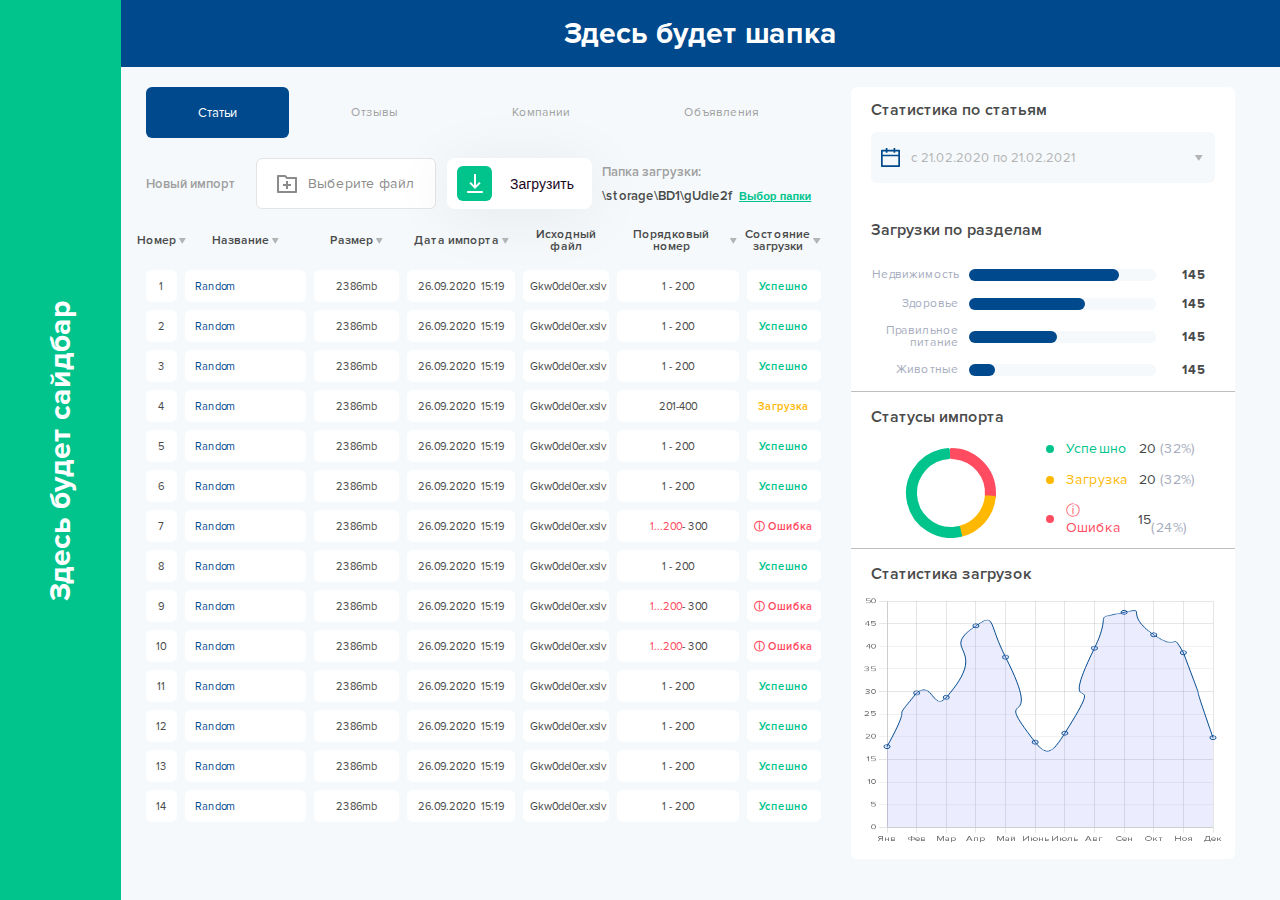
==== index2.html @ c39ac7b4 "first commit" ====
<!DOCTYPE html>
<html lang="en">

<head>
    <meta charset="UTF-8">
    <meta http-equiv="X-UA-Compatible" content="IE=edge">
    <meta name="viewport" content="width=device-width, initial-scale=1.0">
    <title>Импорт в БД</title>
    <link rel="stylesheet" href="css/nice-select.css">
    <link rel="stylesheet" href="css/datepicker.css">
    <link rel="stylesheet" href="https://cdn.jsdelivr.net/npm/bootstrap@4.6.0/dist/css/bootstrap.min.css" integrity="sha384-B0vP5xmATw1+K9KRQjQERJvTumQW0nPEzvF6L/Z6nronJ3oUOFUFpCjEUQouq2+l" crossorigin="anonymous">
    <link rel="stylesheet" href="css/style.css">
    <link rel="stylesheet" href="css/jqplot.css">
</head>

<body>
    <div class="wrapper">
        <aside class='removed-sidebar'>
            <span>Здесь будет сайдбар</span>
        </aside>
        <main>
            <header class='removed-header'>Здесь будет шапка</header>
            <div class="content">
                <div class="content__left">
                    <div class="content-tabs tabs">
                        <div class="tab tab--active">Статьи</div>
                        <div class="tab">Отзывы</div>
                        <div class="tab">Компании</div>
                        <div class="tab">Объявления</div>
                    </div>
                    <div class="content-import">
                        <div class="content-import__new">
                            <div class="content-import__new-title">Новый импорт</div>
                            <div class="content-import__new-input">
                                <input type="file" name="import-file" id="import-file">
                                <label for="import-file">
                                    <svg width="20" height="18" viewBox="0 0 20 18" fill="none" xmlns="http://www.w3.org/2000/svg">
                                        <path d="M10.414 2H19C19.2652 2 19.5196 2.10536 19.7071 2.29289C19.8946 2.48043 20 2.73478 20 3V17C20 17.2652 19.8946 17.5196 19.7071 17.7071C19.5196 17.8946 19.2652 18 19 18H1C0.734784 18 0.48043 17.8946 0.292893 17.7071C0.105357 17.5196 0 17.2652 0 17V1C0 0.734784 0.105357 0.48043 0.292893 0.292893C0.48043 0.105357 0.734784 0 1 0H8.414L10.414 2ZM2 2V16H18V4H9.586L7.586 2H2ZM9 9V6H11V9H14V11H11V14H9V11H6V9H9Z" fill="#8B8B8B"/>
                                    </svg>
                                    <span>Выберите файл</span>
                                </label>
                            </div>
                            <button class="add-btn custom-btn">
                                <i>
                                    <svg width="16" height="19" viewBox="0 0 16 19" fill="none" xmlns="http://www.w3.org/2000/svg">
                                        <path fill-rule="evenodd" clip-rule="evenodd" d="M1 17H15C15.2652 17 15.5196 17.1054 15.7071 17.2929C15.8946 17.4804 16 17.7348 16 18C16 18.2652 15.8946 18.5196 15.7071 18.7071C15.5196 18.8946 15.2652 19 15 19H1C0.734784 19 0.48043 18.8946 0.292893 18.7071C0.105357 18.5196 0 18.2652 0 18C0 17.7348 0.105357 17.4804 0.292893 17.2929C0.48043 17.1054 0.734784 17 1 17ZM9 11.175L12.243 7.933L13.657 9.347L8 15.004L2.343 9.347L3.757 7.933L7 11.175V0H9V11.175Z" fill="white"/>
                                    </svg>
                                        
                                </i>
                                <span>Загрузить</span>
                            </button>
                        </div>
                        <div class="content-import__folder">
                            <p>
                                <span>Папка загрузки:</span>
                                <strong>\storage\BD1\gUdie2f</strong>
                            </p>
                            <button>Выбор папки</button>
                        </div>
                    </div>
                    <div class="table">
                        <div class="table__head">
                            <div class="table__head-title">
                                <span>Номер</span>
                                <img src="img/select-arrow.svg"></img>
                            </div>
                            <div class="table__head-title">
                                <span>Название</span>
                                <img src="img/select-arrow.svg"></img>
                            </div>
                            <div class="table__head-title">
                                <span>Размер</span>
                                <img src="img/select-arrow.svg"></img>
                            </div>
                            <div class="table__head-title">
                                <span>Дата импорта</span>
                                <img src="img/select-arrow.svg"></img>
                            </div>
                            <div class="table__head-title">
                                <span>Исходный файл</span>
                            </div>
                            <div class="table__head-title">
                                <span>Порядковый номер</span>
                                <img src="img/select-arrow.svg"></img>
                            </div>
                            <div class="table__head-title">
                                <span>Состояние<br>
                                    загрузки  </span>
                                <img src="img/select-arrow.svg"></img>
                            </div>
                        </div>
                        <div class="table__row">
                            <div>
                                1
                            </div>
                            <div>Random</div>
                            <div>2386mb</div>
                            <div>26.09.2020&#160; 15:19</div>
                            <div>
                                <svg width="12" height="15" viewBox="0 0 12 15" fill="none" xmlns="http://www.w3.org/2000/svg">
                                    <path d="M10.872 3.51547L7.50363 0.14713C7.40972 0.0532173 7.28293 0 7.14989 0H0.500868C0.223825 0 0 0.223825 0 0.500868V13.5234C0 13.8005 0.223825 14.0243 0.500868 14.0243H10.5182C10.7953 14.0243 11.0191 13.8005 11.0191 13.5234V3.87077C11.0191 3.73773 10.9659 3.60938 10.872 3.51547ZM9.86397 4.10086H6.91824V1.15513L9.86397 4.10086ZM9.89214 12.8974H1.12695V1.12695H5.8539V4.50781C5.8539 4.68216 5.92316 4.84937 6.04644 4.97266C6.16972 5.09594 6.33693 5.1652 6.51128 5.1652H9.89214V12.8974ZM5.38433 8.67128H2.50434C2.43547 8.67128 2.37912 8.72762 2.37912 8.79649V9.5478C2.37912 9.61667 2.43547 9.67301 2.50434 9.67301H5.38433C5.4532 9.67301 5.50955 9.61667 5.50955 9.5478V8.79649C5.50955 8.72762 5.4532 8.67128 5.38433 8.67128ZM2.37912 6.66781V7.41911C2.37912 7.48798 2.43547 7.54432 2.50434 7.54432H8.51476C8.58363 7.54432 8.63997 7.48798 8.63997 7.41911V6.66781C8.63997 6.59894 8.58363 6.54259 8.51476 6.54259H2.50434C2.43547 6.54259 2.37912 6.59894 2.37912 6.66781Z" fill="#8B8B8B"/>
                                </svg> &#160;
                                <span>Gkw0del0er.xslv</span>
                            </div>
                            <div>1 - 200</div>
                            <div>
                                <span class="table__success">Успешно</span>
                            </div>
                        </div>
                        <div class="table__row">
                            <div>
                                2
                            </div>
                            <div>Random</div>
                            <div>2386mb</div>
                            <div>26.09.2020&#160; 15:19</div>
                            <div>
                                <svg width="12" height="15" viewBox="0 0 12 15" fill="none" xmlns="http://www.w3.org/2000/svg">
                                    <path d="M10.872 3.51547L7.50363 0.14713C7.40972 0.0532173 7.28293 0 7.14989 0H0.500868C0.223825 0 0 0.223825 0 0.500868V13.5234C0 13.8005 0.223825 14.0243 0.500868 14.0243H10.5182C10.7953 14.0243 11.0191 13.8005 11.0191 13.5234V3.87077C11.0191 3.73773 10.9659 3.60938 10.872 3.51547ZM9.86397 4.10086H6.91824V1.15513L9.86397 4.10086ZM9.89214 12.8974H1.12695V1.12695H5.8539V4.50781C5.8539 4.68216 5.92316 4.84937 6.04644 4.97266C6.16972 5.09594 6.33693 5.1652 6.51128 5.1652H9.89214V12.8974ZM5.38433 8.67128H2.50434C2.43547 8.67128 2.37912 8.72762 2.37912 8.79649V9.5478C2.37912 9.61667 2.43547 9.67301 2.50434 9.67301H5.38433C5.4532 9.67301 5.50955 9.61667 5.50955 9.5478V8.79649C5.50955 8.72762 5.4532 8.67128 5.38433 8.67128ZM2.37912 6.66781V7.41911C2.37912 7.48798 2.43547 7.54432 2.50434 7.54432H8.51476C8.58363 7.54432 8.63997 7.48798 8.63997 7.41911V6.66781C8.63997 6.59894 8.58363 6.54259 8.51476 6.54259H2.50434C2.43547 6.54259 2.37912 6.59894 2.37912 6.66781Z" fill="#8B8B8B"/>
                                </svg> &#160;
                                <span>Gkw0del0er.xslv</span>
                            </div>
                            <div>1 - 200</div>
                            <div>
                                <span class="table__success">Успешно</span>
                            </div>
                        </div>
                        <div class="table__row">
                            <div>3</div>
                            <div>Random</div>
                            <div>2386mb</div>
                            <div>26.09.2020&#160; 15:19</div>
                            <div>
                                <svg width="12" height="15" viewBox="0 0 12 15" fill="none" xmlns="http://www.w3.org/2000/svg">
                                    <path d="M10.872 3.51547L7.50363 0.14713C7.40972 0.0532173 7.28293 0 7.14989 0H0.500868C0.223825 0 0 0.223825 0 0.500868V13.5234C0 13.8005 0.223825 14.0243 0.500868 14.0243H10.5182C10.7953 14.0243 11.0191 13.8005 11.0191 13.5234V3.87077C11.0191 3.73773 10.9659 3.60938 10.872 3.51547ZM9.86397 4.10086H6.91824V1.15513L9.86397 4.10086ZM9.89214 12.8974H1.12695V1.12695H5.8539V4.50781C5.8539 4.68216 5.92316 4.84937 6.04644 4.97266C6.16972 5.09594 6.33693 5.1652 6.51128 5.1652H9.89214V12.8974ZM5.38433 8.67128H2.50434C2.43547 8.67128 2.37912 8.72762 2.37912 8.79649V9.5478C2.37912 9.61667 2.43547 9.67301 2.50434 9.67301H5.38433C5.4532 9.67301 5.50955 9.61667 5.50955 9.5478V8.79649C5.50955 8.72762 5.4532 8.67128 5.38433 8.67128ZM2.37912 6.66781V7.41911C2.37912 7.48798 2.43547 7.54432 2.50434 7.54432H8.51476C8.58363 7.54432 8.63997 7.48798 8.63997 7.41911V6.66781C8.63997 6.59894 8.58363 6.54259 8.51476 6.54259H2.50434C2.43547 6.54259 2.37912 6.59894 2.37912 6.66781Z" fill="#8B8B8B"/>
                                </svg> &#160;
                                <span>Gkw0del0er.xslv</span>
                            </div>
                            <div>1 - 200</div>
                            <div>
                                <span class="table__success">Успешно</span>
                            </div>
                        </div>
                        <div class="table__row">
                            <div>4</div>
                            <div>Random</div>
                            <div>2386mb</div>
                            <div>26.09.2020&#160; 15:19</div>
                            <div>
                                <svg width="12" height="15" viewBox="0 0 12 15" fill="none" xmlns="http://www.w3.org/2000/svg">
                                    <path d="M10.872 3.51547L7.50363 0.14713C7.40972 0.0532173 7.28293 0 7.14989 0H0.500868C0.223825 0 0 0.223825 0 0.500868V13.5234C0 13.8005 0.223825 14.0243 0.500868 14.0243H10.5182C10.7953 14.0243 11.0191 13.8005 11.0191 13.5234V3.87077C11.0191 3.73773 10.9659 3.60938 10.872 3.51547ZM9.86397 4.10086H6.91824V1.15513L9.86397 4.10086ZM9.89214 12.8974H1.12695V1.12695H5.8539V4.50781C5.8539 4.68216 5.92316 4.84937 6.04644 4.97266C6.16972 5.09594 6.33693 5.1652 6.51128 5.1652H9.89214V12.8974ZM5.38433 8.67128H2.50434C2.43547 8.67128 2.37912 8.72762 2.37912 8.79649V9.5478C2.37912 9.61667 2.43547 9.67301 2.50434 9.67301H5.38433C5.4532 9.67301 5.50955 9.61667 5.50955 9.5478V8.79649C5.50955 8.72762 5.4532 8.67128 5.38433 8.67128ZM2.37912 6.66781V7.41911C2.37912 7.48798 2.43547 7.54432 2.50434 7.54432H8.51476C8.58363 7.54432 8.63997 7.48798 8.63997 7.41911V6.66781C8.63997 6.59894 8.58363 6.54259 8.51476 6.54259H2.50434C2.43547 6.54259 2.37912 6.59894 2.37912 6.66781Z" fill="#8B8B8B"/>
                                </svg> &#160;
                                <span>Gkw0del0er.xslv</span>
                            </div>
                            <div>201-400</div>
                            <div>
                                <span class="table__warning">Загрузка</span>
                            </div>
                        </div>
                        <div class="table__row">
                            <div>5</div>
                            <div>Random</div>
                            <div>2386mb</div>
                            <div>26.09.2020&#160; 15:19</div>
                            <div>
                                <svg width="12" height="15" viewBox="0 0 12 15" fill="none" xmlns="http://www.w3.org/2000/svg">
                                    <path d="M10.872 3.51547L7.50363 0.14713C7.40972 0.0532173 7.28293 0 7.14989 0H0.500868C0.223825 0 0 0.223825 0 0.500868V13.5234C0 13.8005 0.223825 14.0243 0.500868 14.0243H10.5182C10.7953 14.0243 11.0191 13.8005 11.0191 13.5234V3.87077C11.0191 3.73773 10.9659 3.60938 10.872 3.51547ZM9.86397 4.10086H6.91824V1.15513L9.86397 4.10086ZM9.89214 12.8974H1.12695V1.12695H5.8539V4.50781C5.8539 4.68216 5.92316 4.84937 6.04644 4.97266C6.16972 5.09594 6.33693 5.1652 6.51128 5.1652H9.89214V12.8974ZM5.38433 8.67128H2.50434C2.43547 8.67128 2.37912 8.72762 2.37912 8.79649V9.5478C2.37912 9.61667 2.43547 9.67301 2.50434 9.67301H5.38433C5.4532 9.67301 5.50955 9.61667 5.50955 9.5478V8.79649C5.50955 8.72762 5.4532 8.67128 5.38433 8.67128ZM2.37912 6.66781V7.41911C2.37912 7.48798 2.43547 7.54432 2.50434 7.54432H8.51476C8.58363 7.54432 8.63997 7.48798 8.63997 7.41911V6.66781C8.63997 6.59894 8.58363 6.54259 8.51476 6.54259H2.50434C2.43547 6.54259 2.37912 6.59894 2.37912 6.66781Z" fill="#8B8B8B"/>
                                </svg> &#160;
                                <span>Gkw0del0er.xslv</span>
                            </div>
                            <div>1 - 200</div>
                            <div>
                                <span class="table__success">Успешно</span>
                            </div>
                        </div>
                        <div class="table__row">
                            <div>6</div>
                            <div>Random</div>
                            <div>2386mb</div>
                            <div>26.09.2020&#160; 15:19</div>
                            <div>
                                <svg width="12" height="15" viewBox="0 0 12 15" fill="none" xmlns="http://www.w3.org/2000/svg">
                                    <path d="M10.872 3.51547L7.50363 0.14713C7.40972 0.0532173 7.28293 0 7.14989 0H0.500868C0.223825 0 0 0.223825 0 0.500868V13.5234C0 13.8005 0.223825 14.0243 0.500868 14.0243H10.5182C10.7953 14.0243 11.0191 13.8005 11.0191 13.5234V3.87077C11.0191 3.73773 10.9659 3.60938 10.872 3.51547ZM9.86397 4.10086H6.91824V1.15513L9.86397 4.10086ZM9.89214 12.8974H1.12695V1.12695H5.8539V4.50781C5.8539 4.68216 5.92316 4.84937 6.04644 4.97266C6.16972 5.09594 6.33693 5.1652 6.51128 5.1652H9.89214V12.8974ZM5.38433 8.67128H2.50434C2.43547 8.67128 2.37912 8.72762 2.37912 8.79649V9.5478C2.37912 9.61667 2.43547 9.67301 2.50434 9.67301H5.38433C5.4532 9.67301 5.50955 9.61667 5.50955 9.5478V8.79649C5.50955 8.72762 5.4532 8.67128 5.38433 8.67128ZM2.37912 6.66781V7.41911C2.37912 7.48798 2.43547 7.54432 2.50434 7.54432H8.51476C8.58363 7.54432 8.63997 7.48798 8.63997 7.41911V6.66781C8.63997 6.59894 8.58363 6.54259 8.51476 6.54259H2.50434C2.43547 6.54259 2.37912 6.59894 2.37912 6.66781Z" fill="#8B8B8B"/>
                                </svg> &#160;
                                <span>Gkw0del0er.xslv</span>
                            </div>
                            <div>1 - 200</div>
                            <div>
                                <span class="table__success">Успешно</span>
                            </div>
                        </div>
                        <div class="table__row">
                            <div>7</div>
                            <div>Random</div>
                            <div>2386mb</div>
                            <div>26.09.2020&#160; 15:19</div>
                            <div>
                                <svg width="12" height="15" viewBox="0 0 12 15" fill="none" xmlns="http://www.w3.org/2000/svg">
                                    <path d="M10.872 3.51547L7.50363 0.14713C7.40972 0.0532173 7.28293 0 7.14989 0H0.500868C0.223825 0 0 0.223825 0 0.500868V13.5234C0 13.8005 0.223825 14.0243 0.500868 14.0243H10.5182C10.7953 14.0243 11.0191 13.8005 11.0191 13.5234V3.87077C11.0191 3.73773 10.9659 3.60938 10.872 3.51547ZM9.86397 4.10086H6.91824V1.15513L9.86397 4.10086ZM9.89214 12.8974H1.12695V1.12695H5.8539V4.50781C5.8539 4.68216 5.92316 4.84937 6.04644 4.97266C6.16972 5.09594 6.33693 5.1652 6.51128 5.1652H9.89214V12.8974ZM5.38433 8.67128H2.50434C2.43547 8.67128 2.37912 8.72762 2.37912 8.79649V9.5478C2.37912 9.61667 2.43547 9.67301 2.50434 9.67301H5.38433C5.4532 9.67301 5.50955 9.61667 5.50955 9.5478V8.79649C5.50955 8.72762 5.4532 8.67128 5.38433 8.67128ZM2.37912 6.66781V7.41911C2.37912 7.48798 2.43547 7.54432 2.50434 7.54432H8.51476C8.58363 7.54432 8.63997 7.48798 8.63997 7.41911V6.66781C8.63997 6.59894 8.58363 6.54259 8.51476 6.54259H2.50434C2.43547 6.54259 2.37912 6.59894 2.37912 6.66781Z" fill="#8B8B8B"/>
                                </svg> &#160;
                                <span>Gkw0del0er.xslv</span>
                            </div>
                            <div><span>1...200</span> - 300</div>
                            <div>
                                <span class="table__danger">ⓘ Ошибка</span>
                            </div>
                        </div>
                        <div class="table__row">
                            <div>8</div>
                            <div>Random</div>
                            <div>2386mb</div>
                            <div>26.09.2020&#160; 15:19</div>
                            <div>
                                <svg width="12" height="15" viewBox="0 0 12 15" fill="none" xmlns="http://www.w3.org/2000/svg">
                                    <path d="M10.872 3.51547L7.50363 0.14713C7.40972 0.0532173 7.28293 0 7.14989 0H0.500868C0.223825 0 0 0.223825 0 0.500868V13.5234C0 13.8005 0.223825 14.0243 0.500868 14.0243H10.5182C10.7953 14.0243 11.0191 13.8005 11.0191 13.5234V3.87077C11.0191 3.73773 10.9659 3.60938 10.872 3.51547ZM9.86397 4.10086H6.91824V1.15513L9.86397 4.10086ZM9.89214 12.8974H1.12695V1.12695H5.8539V4.50781C5.8539 4.68216 5.92316 4.84937 6.04644 4.97266C6.16972 5.09594 6.33693 5.1652 6.51128 5.1652H9.89214V12.8974ZM5.38433 8.67128H2.50434C2.43547 8.67128 2.37912 8.72762 2.37912 8.79649V9.5478C2.37912 9.61667 2.43547 9.67301 2.50434 9.67301H5.38433C5.4532 9.67301 5.50955 9.61667 5.50955 9.5478V8.79649C5.50955 8.72762 5.4532 8.67128 5.38433 8.67128ZM2.37912 6.66781V7.41911C2.37912 7.48798 2.43547 7.54432 2.50434 7.54432H8.51476C8.58363 7.54432 8.63997 7.48798 8.63997 7.41911V6.66781C8.63997 6.59894 8.58363 6.54259 8.51476 6.54259H2.50434C2.43547 6.54259 2.37912 6.59894 2.37912 6.66781Z" fill="#8B8B8B"/>
                                </svg> &#160;
                                <span>Gkw0del0er.xslv</span>
                            </div>
                            <div>1 - 200</div>
                            <div>
                                <span class="table__success">Успешно</span>
                            </div>
                        </div>
                        <div class="table__row">
                            <div>9</div>
                            <div>Random</div>
                            <div>2386mb</div>
                            <div>26.09.2020&#160; 15:19</div>
                            <div>
                                <svg width="12" height="15" viewBox="0 0 12 15" fill="none" xmlns="http://www.w3.org/2000/svg">
                                    <path d="M10.872 3.51547L7.50363 0.14713C7.40972 0.0532173 7.28293 0 7.14989 0H0.500868C0.223825 0 0 0.223825 0 0.500868V13.5234C0 13.8005 0.223825 14.0243 0.500868 14.0243H10.5182C10.7953 14.0243 11.0191 13.8005 11.0191 13.5234V3.87077C11.0191 3.73773 10.9659 3.60938 10.872 3.51547ZM9.86397 4.10086H6.91824V1.15513L9.86397 4.10086ZM9.89214 12.8974H1.12695V1.12695H5.8539V4.50781C5.8539 4.68216 5.92316 4.84937 6.04644 4.97266C6.16972 5.09594 6.33693 5.1652 6.51128 5.1652H9.89214V12.8974ZM5.38433 8.67128H2.50434C2.43547 8.67128 2.37912 8.72762 2.37912 8.79649V9.5478C2.37912 9.61667 2.43547 9.67301 2.50434 9.67301H5.38433C5.4532 9.67301 5.50955 9.61667 5.50955 9.5478V8.79649C5.50955 8.72762 5.4532 8.67128 5.38433 8.67128ZM2.37912 6.66781V7.41911C2.37912 7.48798 2.43547 7.54432 2.50434 7.54432H8.51476C8.58363 7.54432 8.63997 7.48798 8.63997 7.41911V6.66781C8.63997 6.59894 8.58363 6.54259 8.51476 6.54259H2.50434C2.43547 6.54259 2.37912 6.59894 2.37912 6.66781Z" fill="#8B8B8B"/>
                                </svg> &#160;
                                <span>Gkw0del0er.xslv</span>
                            </div>
                            <div><span>1...200</span> - 300</div>
                            <div>
                                <span class="table__danger">ⓘ Ошибка</span>
                            </div>
                        </div>
                        <div class="table__row">
                            <div>10</div>
                            <div>Random</div>
                            <div>2386mb</div>
                            <div>26.09.2020&#160; 15:19</div>
                            <div>
                                <svg width="12" height="15" viewBox="0 0 12 15" fill="none" xmlns="http://www.w3.org/2000/svg">
                                    <path d="M10.872 3.51547L7.50363 0.14713C7.40972 0.0532173 7.28293 0 7.14989 0H0.500868C0.223825 0 0 0.223825 0 0.500868V13.5234C0 13.8005 0.223825 14.0243 0.500868 14.0243H10.5182C10.7953 14.0243 11.0191 13.8005 11.0191 13.5234V3.87077C11.0191 3.73773 10.9659 3.60938 10.872 3.51547ZM9.86397 4.10086H6.91824V1.15513L9.86397 4.10086ZM9.89214 12.8974H1.12695V1.12695H5.8539V4.50781C5.8539 4.68216 5.92316 4.84937 6.04644 4.97266C6.16972 5.09594 6.33693 5.1652 6.51128 5.1652H9.89214V12.8974ZM5.38433 8.67128H2.50434C2.43547 8.67128 2.37912 8.72762 2.37912 8.79649V9.5478C2.37912 9.61667 2.43547 9.67301 2.50434 9.67301H5.38433C5.4532 9.67301 5.50955 9.61667 5.50955 9.5478V8.79649C5.50955 8.72762 5.4532 8.67128 5.38433 8.67128ZM2.37912 6.66781V7.41911C2.37912 7.48798 2.43547 7.54432 2.50434 7.54432H8.51476C8.58363 7.54432 8.63997 7.48798 8.63997 7.41911V6.66781C8.63997 6.59894 8.58363 6.54259 8.51476 6.54259H2.50434C2.43547 6.54259 2.37912 6.59894 2.37912 6.66781Z" fill="#8B8B8B"/>
                                </svg> &#160;
                                <span>Gkw0del0er.xslv</span>
                            </div>
                            <div><span>1...200</span> - 300</div>
                            <div>
                                <span class="table__danger">ⓘ Ошибка</span>
                            </div>
                        </div>
                        <div class="table__row">
                            <div>11</div>
                            <div>Random</div>
                            <div>2386mb</div>
                            <div>26.09.2020&#160; 15:19</div>
                            <div>
                                <svg width="12" height="15" viewBox="0 0 12 15" fill="none" xmlns="http://www.w3.org/2000/svg">
                                    <path d="M10.872 3.51547L7.50363 0.14713C7.40972 0.0532173 7.28293 0 7.14989 0H0.500868C0.223825 0 0 0.223825 0 0.500868V13.5234C0 13.8005 0.223825 14.0243 0.500868 14.0243H10.5182C10.7953 14.0243 11.0191 13.8005 11.0191 13.5234V3.87077C11.0191 3.73773 10.9659 3.60938 10.872 3.51547ZM9.86397 4.10086H6.91824V1.15513L9.86397 4.10086ZM9.89214 12.8974H1.12695V1.12695H5.8539V4.50781C5.8539 4.68216 5.92316 4.84937 6.04644 4.97266C6.16972 5.09594 6.33693 5.1652 6.51128 5.1652H9.89214V12.8974ZM5.38433 8.67128H2.50434C2.43547 8.67128 2.37912 8.72762 2.37912 8.79649V9.5478C2.37912 9.61667 2.43547 9.67301 2.50434 9.67301H5.38433C5.4532 9.67301 5.50955 9.61667 5.50955 9.5478V8.79649C5.50955 8.72762 5.4532 8.67128 5.38433 8.67128ZM2.37912 6.66781V7.41911C2.37912 7.48798 2.43547 7.54432 2.50434 7.54432H8.51476C8.58363 7.54432 8.63997 7.48798 8.63997 7.41911V6.66781C8.63997 6.59894 8.58363 6.54259 8.51476 6.54259H2.50434C2.43547 6.54259 2.37912 6.59894 2.37912 6.66781Z" fill="#8B8B8B"/>
                                </svg> &#160;
                                <span>Gkw0del0er.xslv</span>
                            </div>
                            <div>1 - 200</div>
                            <div>
                                <span class="table__success">Успешно</span>
                            </div>
                        </div>
                        <div class="table__row">
                            <div>12</div>
                            <div>Random</div>
                            <div>2386mb</div>
                            <div>26.09.2020&#160; 15:19</div>
                            <div>
                                <svg width="12" height="15" viewBox="0 0 12 15" fill="none" xmlns="http://www.w3.org/2000/svg">
                                    <path d="M10.872 3.51547L7.50363 0.14713C7.40972 0.0532173 7.28293 0 7.14989 0H0.500868C0.223825 0 0 0.223825 0 0.500868V13.5234C0 13.8005 0.223825 14.0243 0.500868 14.0243H10.5182C10.7953 14.0243 11.0191 13.8005 11.0191 13.5234V3.87077C11.0191 3.73773 10.9659 3.60938 10.872 3.51547ZM9.86397 4.10086H6.91824V1.15513L9.86397 4.10086ZM9.89214 12.8974H1.12695V1.12695H5.8539V4.50781C5.8539 4.68216 5.92316 4.84937 6.04644 4.97266C6.16972 5.09594 6.33693 5.1652 6.51128 5.1652H9.89214V12.8974ZM5.38433 8.67128H2.50434C2.43547 8.67128 2.37912 8.72762 2.37912 8.79649V9.5478C2.37912 9.61667 2.43547 9.67301 2.50434 9.67301H5.38433C5.4532 9.67301 5.50955 9.61667 5.50955 9.5478V8.79649C5.50955 8.72762 5.4532 8.67128 5.38433 8.67128ZM2.37912 6.66781V7.41911C2.37912 7.48798 2.43547 7.54432 2.50434 7.54432H8.51476C8.58363 7.54432 8.63997 7.48798 8.63997 7.41911V6.66781C8.63997 6.59894 8.58363 6.54259 8.51476 6.54259H2.50434C2.43547 6.54259 2.37912 6.59894 2.37912 6.66781Z" fill="#8B8B8B"/>
                                </svg> &#160;
                                <span>Gkw0del0er.xslv</span>
                            </div>
                            <div>1 - 200</div>
                            <div>
                                <span class="table__success">Успешно</span>
                            </div>
                        </div>
                        <div class="table__row">
                            <div>13</div>
                            <div>Random</div>
                            <div>2386mb</div>
                            <div>26.09.2020&#160; 15:19</div>
                            <div>
                                <svg width="12" height="15" viewBox="0 0 12 15" fill="none" xmlns="http://www.w3.org/2000/svg">
                                    <path d="M10.872 3.51547L7.50363 0.14713C7.40972 0.0532173 7.28293 0 7.14989 0H0.500868C0.223825 0 0 0.223825 0 0.500868V13.5234C0 13.8005 0.223825 14.0243 0.500868 14.0243H10.5182C10.7953 14.0243 11.0191 13.8005 11.0191 13.5234V3.87077C11.0191 3.73773 10.9659 3.60938 10.872 3.51547ZM9.86397 4.10086H6.91824V1.15513L9.86397 4.10086ZM9.89214 12.8974H1.12695V1.12695H5.8539V4.50781C5.8539 4.68216 5.92316 4.84937 6.04644 4.97266C6.16972 5.09594 6.33693 5.1652 6.51128 5.1652H9.89214V12.8974ZM5.38433 8.67128H2.50434C2.43547 8.67128 2.37912 8.72762 2.37912 8.79649V9.5478C2.37912 9.61667 2.43547 9.67301 2.50434 9.67301H5.38433C5.4532 9.67301 5.50955 9.61667 5.50955 9.5478V8.79649C5.50955 8.72762 5.4532 8.67128 5.38433 8.67128ZM2.37912 6.66781V7.41911C2.37912 7.48798 2.43547 7.54432 2.50434 7.54432H8.51476C8.58363 7.54432 8.63997 7.48798 8.63997 7.41911V6.66781C8.63997 6.59894 8.58363 6.54259 8.51476 6.54259H2.50434C2.43547 6.54259 2.37912 6.59894 2.37912 6.66781Z" fill="#8B8B8B"/>
                                </svg> &#160;
                                <span>Gkw0del0er.xslv</span>
                            </div>
                            <div>1 - 200</div>
                            <div>
                                <span class="table__success">Успешно</span>
                            </div>
                        </div>
                        <div class="table__row">
                            <div>14</div>
                            <div>Random</div>
                            <div>2386mb</div>
                            <div>26.09.2020&#160; 15:19</div>
                            <div>
                                <svg width="12" height="15" viewBox="0 0 12 15" fill="none" xmlns="http://www.w3.org/2000/svg">
                                    <path d="M10.872 3.51547L7.50363 0.14713C7.40972 0.0532173 7.28293 0 7.14989 0H0.500868C0.223825 0 0 0.223825 0 0.500868V13.5234C0 13.8005 0.223825 14.0243 0.500868 14.0243H10.5182C10.7953 14.0243 11.0191 13.8005 11.0191 13.5234V3.87077C11.0191 3.73773 10.9659 3.60938 10.872 3.51547ZM9.86397 4.10086H6.91824V1.15513L9.86397 4.10086ZM9.89214 12.8974H1.12695V1.12695H5.8539V4.50781C5.8539 4.68216 5.92316 4.84937 6.04644 4.97266C6.16972 5.09594 6.33693 5.1652 6.51128 5.1652H9.89214V12.8974ZM5.38433 8.67128H2.50434C2.43547 8.67128 2.37912 8.72762 2.37912 8.79649V9.5478C2.37912 9.61667 2.43547 9.67301 2.50434 9.67301H5.38433C5.4532 9.67301 5.50955 9.61667 5.50955 9.5478V8.79649C5.50955 8.72762 5.4532 8.67128 5.38433 8.67128ZM2.37912 6.66781V7.41911C2.37912 7.48798 2.43547 7.54432 2.50434 7.54432H8.51476C8.58363 7.54432 8.63997 7.48798 8.63997 7.41911V6.66781C8.63997 6.59894 8.58363 6.54259 8.51476 6.54259H2.50434C2.43547 6.54259 2.37912 6.59894 2.37912 6.66781Z" fill="#8B8B8B"/>
                                </svg> &#160;
                                <span>Gkw0del0er.xslv</span>
                            </div>
                            <div>1 - 200</div>
                            <div>
                                <span class="table__success">Успешно</span>
                            </div>
                        </div>
                    </div>
                </div>
                <div class="content__right">
                    <div class="content__right-inner">
                        <p class="content__right-title">Статистика по статьям</p>
                        <div class="datapicker">
                            <div class="datapicker__show">
                                <img src="img/calendar.svg" alt="">
                                <span>с 21.02.2020 </span>&#160;по&#160;
                                <span> 21.02.2021</span>
                            </div>
                            <div class="datapicker__hidden">
                                <div class="datapicker__hidden-nav">
                                    <select class="select select-month">
                                        <option value="Январь">Январь</option>
                                        <option selected value="Февраль">Февраль</option>
                                        <option value="Март">Март</option>
                                        <option value="Апрель">Апрель</option>
                                        <option value="Май">Май</option>
                                        <option value="Июнь">Июнь</option>
                                        <option value="Июль">Июль</option>
                                        <option value="Август">Август</option>
                                        <option value="Сентябрь">Сентябрь</option>
                                        <option value="Октябрь">Октябрь</option>
                                        <option value="Ноябрь">Ноябрь</option>
                                        <option value="Декабрь">Декабрь</option>
                                    </select>
                                    <select class="select select-year">
                                        <option selected value="2020">2020</option>
                                        <option value="2021">2021</option>
                                        <option value="2022">2022</option>
                                        <option value="2023">2023</option>
                                        <option value="2024">2024</option>
                                        <option value="2025">2025</option>
                                        <option value="2026">2026</option>
                                        <option value="2027">2027</option>
                                        <option value="2028">2028</option>
                                        <option value="2029">2029</option>
                                        <option value="2030">2030</option>
                                        <option value="2031">2031</option>
                                        <option value="2032">2032</option>
                                    </select>
                                </div>
                                <div class="datapicker__days-top">
                                    <div>Пн</div>
                                    <div>Вт</div>
                                    <div>Ср</div>
                                    <div>Чт</div>
                                    <div>Пт</div>
                                    <div>Сб</div>
                                    <div>Вс</div>
                                </div>
                                <div class="datapicker__days">
                                    <div class="datapicker__day datapicker__day--disabled">28</div>
                                    <div class="datapicker__day datapicker__day--disabled">29</div>
                                    <div class="datapicker__day datapicker__day--disabled">30</div>
                                    <div class="datapicker__day datapicker__day--disabled">31</div>
                                    <div class="datapicker__day">1</div>
                                    <div class="datapicker__day">2</div>
                                    <div class="datapicker__day datapicker__day--weekend">3</div>
                                    <div class="datapicker__day">4</div>
                                    <div class="datapicker__day">5</div>
                                    <div class="datapicker__day">6</div>
                                    <div class="datapicker__day">7</div>
                                    <div class="datapicker__day">8</div>
                                    <div class="datapicker__day">9</div>
                                    <div class="datapicker__day datapicker__day--weekend">10</div>
                                    <div class="datapicker__day">11</div>
                                    <div class="datapicker__day">12</div>
                                    <div class="datapicker__day">13</div>
                                    <div class="datapicker__day">14</div>
                                    <div class="datapicker__day">15</div>
                                    <div class="datapicker__day">16</div>
                                    <div class="datapicker__day datapicker__day--weekend">17</div>
                                    <div class="datapicker__day">18</div>
                                    <div class="datapicker__day">19</div>
                                    <div class="datapicker__day">20</div>
                                    <div class="datapicker__day datapicker__day--from">21</div>
                                    <div class="datapicker__day">22</div>
                                    <div class="datapicker__day datapicker__day--to">23</div>
                                    <div class="datapicker__day datapicker__day--weekend">24</div>
                                    <div class="datapicker__day">25</div>
                                    <div class="datapicker__day">26</div>
                                    <div class="datapicker__day">27</div>
                                    <div class="datapicker__day">28</div>
                                    <div class="datapicker__day">29</div>
                                    <div class="datapicker__day">30</div>
                                    <div class="datapicker__day datapicker__day--disabled datapicker__day--weekend">1</div>
                                </div>
                            </div>
                        </div>
                        <div class="categories">
                            <p class="categories__title">Загрузки по разделам</p>
                            <div class="categories__item">
                                <span>Недвижимость</span>
                                <progress value="80" max="100"></progress>
                                <div class="categories__item-view">
                                    <strong>145</strong>
                                </div>
                            </div>
                            <div class="categories__item">
                                <span>Здоровье</span>
                                <progress value="62" max="100"></progress>
                                <div class="categories__item-view">
                                    <strong>145</strong>
                                </div>
                            </div>
                            <div class="categories__item">
                                <span>Правильное <br> питание</span>
                                <progress value="47" max="100"></progress>
                                <div class="categories__item-view">
                                    <strong>145</strong>
                                </div>
                            </div>
                            <div class="categories__item">
                                <span>Животные</span>
                                <progress value="14" max="100"></progress>
                                <div class="categories__item-view">
                                    <strong>145</strong>
                                </div>
                            </div>
                        </div>
                        <div class="statistic--2__block">
                            <div class="statistic--2__title">Статусы импорта</div>
                            <div class="statistic statistic--2">
                                <div class="chart-block chart-block--w100">
                                    <canvas width="100%" height="100%" id="myChart2"></canvas>
                                </div>
                                <div class="statistic__block">
                                    <div class="statistic__item statistic__item--green">
                                        <div>
                                            <i></i>
                                            <span>Успешно</span>
                                        </div>
                                        <div>
                                            <strong>20</strong>
                                            <span>&#160;(32%)</span>
                                        </div>
                                    </div>
                                    <div class="statistic__item statistic__item--orange">
                                        <div>
                                            <i></i>
                                            <span>Загрузка</span>
                                        </div>
                                        <div>
                                            <strong>20</strong>
                                            <span> &#160;(32%)</span>
                                        </div>
                                    </div>
                                    <div class="statistic__item statistic__item--red">
                                        <div>
                                            <i></i>
                                            <span>ⓘ Ошибка</span>
                                        </div>
                                        <div>
                                            <strong>15</strong>
                                            <span>&#160; (24%)</span>
                                        </div>
                                    </div>



                                </div>
                            </div>
                        </div>
                        <div class="statistic-view__block">
                            <p class="statistic-view__title">Статистика загрузок</p>
                            <div class="statistic-view">
                                <canvas id="myChart3" width="100%" height="100%"></canvas>
                            </div>
                        </div>
                    </div>
                </div>

            </div>
        </main>
    </div>

    <script src="js/jquery-1.11.3.min.js"></script>
    <script src="js/bootstrap.min.js"></script>
    <script src="js/jquery.mCustomScrollbar.concat.min.js"></script>
    <script src="js/jquery.nice-select.min.js"></script>
    <script src="js/datapicker.js"></script>
    <script src="js/chart.min.js"></script>

    <script src="js/index.js"></script>
</body>

</html>
---- css/nice-select.css ----
.nice-select {
  -webkit-tap-highlight-color: transparent;
  background-color: #fff;
  border-radius: 5px;
  border: solid 1px #e8e8e8;
  -webkit-box-sizing: border-box;
  box-sizing: border-box;
  cursor: pointer;
  display: block;
  float: left;
  font-family: inherit;
  font-size: 14px;
  font-weight: normal;
  height: 42px;
  line-height: 40px;
  outline: none;
  padding-left: 18px;
  padding-right: 30px;
  position: relative;
  text-align: left !important;
  -webkit-transition: all 0.2s ease-in-out;
  transition: all 0.2s ease-in-out;
  -webkit-user-select: none;
     -moz-user-select: none;
      -ms-user-select: none;
          user-select: none;
  white-space: nowrap;
  width: auto;
  background: #ffffff !important;
  padding: 0 10px;
  font-size: 13px;
  color: #212121;
  height: 22px;
  line-height: 22px;
  background: #ffffff !important;
  border: 1px solid #e0e0e0;
  width: 142px;
  font-weight: 300;
}
.ncatlist .ncatfilterselect .nice-select, .cartselect.nice-select{
  width: 100%;
}
.shoplist .shoplist-menu .nice-select{
  width: 380px;
    height: 52px;
    border: 1px solid #e0e0e0;
    border-radius: 3px;
    line-height: 52px;
    padding: 0 15px;
    color: #cccccc;
}
.shoplist .shoplist-menu .nice-select:after{
    background: url(../images/seldropblack.png) no-repeat;
    content: "";
    position: absolute;
    z-index: 1;
    right: 15px;
    top: 50%;
    width: 13px;
    height: 13px;
    display: block;
    margin-top: -7px;
    -webkit-transform: rotate(0deg);
    transform: rotate(0deg);
}
.shoplist .shoplist-menu .nice-select.open:after {
    -webkit-transform: rotate(-180deg);
    transform: rotate(-180deg); }
  .nice-select:hover {
    border-color: #dbdbdb; }
  .nice-select:active, .nice-select.open, .nice-select:focus {
    border-color: #999; }
  .nice-select:after {
        content: "";
    position: absolute;
    z-index: 7;
    top: 2px;
    right: 10px;
    width: 8px;
    height: 16px;
    cursor: pointer;
    -webkit-transform: rotate(-90deg);
    transform: rotate(-90deg);
    -webkit-transition: all 0.3s;
    transition: all 0.3s;
    background-size: 4px auto; }
  .nice-select.open:after {
    -webkit-transform: rotate(-270deg);
            transform: rotate(-270deg); }
  .nice-select.open .list {
    opacity: 1;
    pointer-events: auto;
    -webkit-transform: scale(1) translateY(0);
            transform: scale(1) translateY(0); }
  .nice-select.disabled {
    border-color: #ededed;
    color: #999;
    pointer-events: none; }
    .nice-select.disabled:after {
      border-color: #cccccc; }
  .nice-select.wide {
    width: 100%; }
    .nice-select.wide .list {
      left: 0 !important;
      right: 0 !important; }
  .nice-select.right {
    float: right; }
    .nice-select.right .list {
      left: auto;
      right: 0; }
  .nice-select.small {
    font-size: 12px;
    height: 36px;
    line-height: 34px; }
    .nice-select.small:after {
      height: 4px;
      width: 4px; }
    .nice-select.small .option {
      line-height: 34px;
      min-height: 34px; }
  .nice-select .list {
    background-color: #fff;
    border-radius: 5px;
    -webkit-box-shadow: 0 0 0 1px rgba(68, 68, 68, 0.11);
    box-shadow: 0 0 0 1px rgba(68, 68, 68, 0.11);
    -webkit-box-sizing: border-box;
    box-sizing: border-box;
    margin-top: 4px;
    opacity: 0;
    overflow: hidden;
    padding: 0;
    pointer-events: none;
    position: absolute;
    top: 100%;
    left: 0;
    width: 100%;
    -webkit-transition: all 0.2s cubic-bezier(0.5, 0, 0, 1.25), opacity 0.15s ease-out;
    transition: all 0.2s cubic-bezier(0.5, 0, 0, 1.25), opacity 0.15s ease-out;
    z-index: 9; }
    .nice-select .list:hover .option:not(:hover) {
      background-color: transparent !important; }
  .nice-select .option {
    cursor: pointer;
    font-weight: 400;
    list-style: none;
    outline: none;
    padding-left: 18px;
    padding-right: 29px;
    padding: 6px 10px;
    font-size: 12px;
    line-height: 1;
    border-top: 1px dotted #e0e0e0;
    text-align: left;
    -webkit-transition: all 0.2s;
    transition: all 0.2s; }
    .nice-select .option:hover, .nice-select .option.focus, .nice-select .option.selected.focus {
      background-color: #f6f6f6; }
    .nice-select .option.selected {
      font-weight: bold; width: 100%;}
    .nice-select .option.disabled {
      background-color: transparent;
      cursor: default; }

.no-csspointerevents .nice-select .list {
  display: none; }

.no-csspointerevents .nice-select.open .list {
  display: block; }

.cartFormBuy .nice-select,.cartFormBuy .cartselect{
  height: 40px;
  line-height: 40px;
  margin-bottom: 30px;
}
.cartFormBuy .nice-select:after{
  top: 12px;
}
.cartwrap .cartFormWrap .cartFormBuy .tabcart .cartselect.mt20 .nice-select{
  height: 40px;
  line-height: 40px;
  margin-bottom: 30px;
}
.cartwrap .cartFormWrap .cartFormBuy .tabcart .cartselect.mt20 .nice-select:after{
  top: 12px;
}
---- css/datepicker.css ----
.datepicker--cell-day.-other-month-,
.datepicker--cell-year.-other-decade- {
    color: #dedede;
}

.datepicker--cell-day.-other-month-:hover,
.datepicker--cell-year.-other-decade-:hover {
    color: #c5c5c5;
}

.-disabled-.-focus-.datepicker--cell-day.-other-month-,
.-disabled-.-focus-.datepicker--cell-year.-other-decade- {
    color: #dedede;
}

.-selected-.datepicker--cell-day.-other-month-,
.-selected-.datepicker--cell-year.-other-decade- {
    color: #fff;
    background: #a2ddf6;
}

.-selected-.-focus-.datepicker--cell-day.-other-month-,
.-selected-.-focus-.datepicker--cell-year.-other-decade- {
    background: #8ad5f4;
}

.-in-range-.datepicker--cell-day.-other-month-,
.-in-range-.datepicker--cell-year.-other-decade- {
    background-color: rgba(92, 196, 239, 0.1);
    color: #cccccc;
}

.-in-range-.-focus-.datepicker--cell-day.-other-month-,
.-in-range-.-focus-.datepicker--cell-year.-other-decade- {
    background-color: rgba(92, 196, 239, 0.2);
}

.datepicker--cell-day.-other-month-:empty,
.datepicker--cell-year.-other-decade-:empty {
    background: none;
    border: none;
}


/* -------------------------------------------------
      Datepicker cells
     ------------------------------------------------- */

.datepicker--cells {
    display: -webkit-flex;
    display: -ms-flexbox;
    display: flex;
    -webkit-flex-wrap: wrap;
    -ms-flex-wrap: wrap;
    flex-wrap: wrap;
}

.datepicker--cell {
    border-radius: 4px;
    box-sizing: border-box;
    cursor: pointer;
    display: -webkit-flex;
    display: -ms-flexbox;
    display: flex;
    position: relative;
    -webkit-align-items: center;
    -ms-flex-align: center;
    align-items: center;
    -webkit-justify-content: center;
    -ms-flex-pack: center;
    justify-content: center;
    height: 32px;
    z-index: 1;
}

.datepicker--cell.-focus- {
    background: #f0f0f0;
}

.datepicker--cell.-current- {
    color: #4EB5E6;
}

.datepicker--cell.-current-.-focus- {
    color: #4a4a4a;
}

.datepicker--cell.-current-.-in-range- {
    color: #4EB5E6;
}

.datepicker--cell.-in-range- {
    background: rgba(92, 196, 239, 0.1);
    color: #4a4a4a;
    border-radius: 0;
}

.datepicker--cell.-in-range-.-focus- {
    background-color: rgba(92, 196, 239, 0.2);
}

.datepicker--cell.-disabled- {
    cursor: default;
    color: #aeaeae;
}

.datepicker--cell.-disabled-.-focus- {
    color: #aeaeae;
}

.datepicker--cell.-disabled-.-in-range- {
    color: #a1a1a1;
}

.datepicker--cell.-disabled-.-current-.-focus- {
    color: #aeaeae;
}

.datepicker--cell.-range-from- {
    border: 1px solid rgba(92, 196, 239, 0.5);
    background-color: rgba(92, 196, 239, 0.1);
    border-radius: 4px 0 0 4px;
}

.datepicker--cell.-range-to- {
    border: 1px solid rgba(92, 196, 239, 0.5);
    background-color: rgba(92, 196, 239, 0.1);
    border-radius: 0 4px 4px 0;
}

.datepicker--cell.-range-from-.-range-to- {
    border-radius: 4px;
}

.datepicker--cell.-selected- {
    color: #fff;
    border: none;
    background: #5cc4ef;
}

.datepicker--cell.-selected-.-current- {
    color: #fff;
    background: #5cc4ef;
}

.datepicker--cell.-selected-.-focus- {
    background: #45bced;
}

.datepicker--cell:empty {
    cursor: default;
}

.datepicker--days-names {
    display: -webkit-flex;
    display: -ms-flexbox;
    display: flex;
    -webkit-flex-wrap: wrap;
    -ms-flex-wrap: wrap;
    flex-wrap: wrap;
    margin: 8px 0 3px;
}

.datepicker--day-name {
    color: #FF9A19;
    display: -webkit-flex;
    display: -ms-flexbox;
    display: flex;
    -webkit-align-items: center;
    -ms-flex-align: center;
    align-items: center;
    -webkit-justify-content: center;
    -ms-flex-pack: center;
    justify-content: center;
    -webkit-flex: 1;
    -ms-flex: 1;
    flex: 1;
    text-align: center;
    text-transform: uppercase;
    font-size: .8em;
}

.datepicker--cell-day {
    width: 14.28571%;
}

.datepicker--cells-months {
    height: 170px;
}

.datepicker--cell-month {
    width: 33.33%;
    height: 25%;
}

.datepicker--years {
    height: 170px;
}

.datepicker--cells-years {
    height: 170px;
}

.datepicker--cell-year {
    width: 25%;
    height: 33.33%;
}

.datepicker--cell-day.-other-month-,
.datepicker--cell-year.-other-decade- {
    color: #dedede;
}

.datepicker--cell-day.-other-month-:hover,
.datepicker--cell-year.-other-decade-:hover {
    color: #c5c5c5;
}

.-disabled-.-focus-.datepicker--cell-day.-other-month-,
.-disabled-.-focus-.datepicker--cell-year.-other-decade- {
    color: #dedede;
}

.-selected-.datepicker--cell-day.-other-month-,
.-selected-.datepicker--cell-year.-other-decade- {
    color: #fff;
    background: #a2ddf6;
}

.-selected-.-focus-.datepicker--cell-day.-other-month-,
.-selected-.-focus-.datepicker--cell-year.-other-decade- {
    background: #8ad5f4;
}

.-in-range-.datepicker--cell-day.-other-month-,
.-in-range-.datepicker--cell-year.-other-decade- {
    background-color: rgba(92, 196, 239, 0.1);
    color: #cccccc;
}

.-in-range-.-focus-.datepicker--cell-day.-other-month-,
.-in-range-.-focus-.datepicker--cell-year.-other-decade- {
    background-color: rgba(92, 196, 239, 0.2);
}

.datepicker--cell-day.-other-month-:empty,
.datepicker--cell-year.-other-decade-:empty {
    background: none;
    border: none;
}


/* -------------------------------------------------
      Datepicker
     ------------------------------------------------- */

.datepickers-container {
    position: absolute;
    left: 0;
    top: 0;
}

@media print {
    .datepickers-container {
        display: none;
    }
}

.datepicker {
    background: #fff;
    border: 1px solid #dbdbdb;
    box-shadow: 0 4px 12px rgba(0, 0, 0, 0.15);
    border-radius: 4px;
    box-sizing: content-box;
    font-family: Tahoma, sans-serif;
    font-size: 14px;
    color: #4a4a4a;
    width: 250px;
    position: absolute;
    left: -100000px;
    opacity: 0;
    transition: opacity 0.3s ease, left 0s 0.3s, -webkit-transform 0.3s ease;
    transition: opacity 0.3s ease, transform 0.3s ease, left 0s 0.3s;
    transition: opacity 0.3s ease, transform 0.3s ease, left 0s 0.3s, -webkit-transform 0.3s ease;
    z-index: 100;
}

.datepicker.-from-top- {
    -webkit-transform: translateY(-8px);
    transform: translateY(-8px);
}

.datepicker.-from-right- {
    -webkit-transform: translateX(8px);
    transform: translateX(8px);
}

.datepicker.-from-bottom- {
    -webkit-transform: translateY(8px);
    transform: translateY(8px);
}

.datepicker.-from-left- {
    -webkit-transform: translateX(-8px);
    transform: translateX(-8px);
}

.datepicker.active {
    opacity: 1;
    -webkit-transform: translate(0);
    transform: translate(0);
    transition: opacity 0.3s ease, left 0s 0s, -webkit-transform 0.3s ease;
    transition: opacity 0.3s ease, transform 0.3s ease, left 0s 0s;
    transition: opacity 0.3s ease, transform 0.3s ease, left 0s 0s, -webkit-transform 0.3s ease;
}

.datepicker-inline .datepicker {
    border-color: #d7d7d7;
    box-shadow: none;
    position: static;
    left: auto;
    right: auto;
    opacity: 1;
    -webkit-transform: none;
    transform: none;
}

.datepicker-inline .datepicker--pointer {
    display: none;
}

.datepicker--content {
    box-sizing: content-box;
    padding: 4px;
}

.-only-timepicker- .datepicker--content {
    display: none;
}

.datepicker--pointer {
    position: absolute;
    background: #fff;
    border-top: 1px solid #dbdbdb;
    border-right: 1px solid #dbdbdb;
    width: 10px;
    height: 10px;
    z-index: -1;
}

.-top-left- .datepicker--pointer,
.-top-center- .datepicker--pointer,
.-top-right- .datepicker--pointer {
    top: calc(100% - 4px);
    -webkit-transform: rotate(135deg);
    transform: rotate(135deg);
}

.-right-top- .datepicker--pointer,
.-right-center- .datepicker--pointer,
.-right-bottom- .datepicker--pointer {
    right: calc(100% - 4px);
    -webkit-transform: rotate(225deg);
    transform: rotate(225deg);
}

.-bottom-left- .datepicker--pointer,
.-bottom-center- .datepicker--pointer,
.-bottom-right- .datepicker--pointer {
    bottom: calc(100% - 4px);
    -webkit-transform: rotate(315deg);
    transform: rotate(315deg);
}

.-left-top- .datepicker--pointer,
.-left-center- .datepicker--pointer,
.-left-bottom- .datepicker--pointer {
    left: calc(100% - 4px);
    -webkit-transform: rotate(45deg);
    transform: rotate(45deg);
}

.-top-left- .datepicker--pointer,
.-bottom-left- .datepicker--pointer {
    left: 10px;
}

.-top-right- .datepicker--pointer,
.-bottom-right- .datepicker--pointer {
    right: 10px;
}

.-top-center- .datepicker--pointer,
.-bottom-center- .datepicker--pointer {
    left: calc(50% - 10px / 2);
}

.-left-top- .datepicker--pointer,
.-right-top- .datepicker--pointer {
    top: 10px;
}

.-left-bottom- .datepicker--pointer,
.-right-bottom- .datepicker--pointer {
    bottom: 10px;
}

.-left-center- .datepicker--pointer,
.-right-center- .datepicker--pointer {
    top: calc(50% - 10px / 2);
}

.datepicker--body {
    display: none;
}

.datepicker--body.active {
    display: block;
}

.datepicker--cell-day.-other-month-,
.datepicker--cell-year.-other-decade- {
    color: #dedede;
}

.datepicker--cell-day.-other-month-:hover,
.datepicker--cell-year.-other-decade-:hover {
    color: #c5c5c5;
}

.-disabled-.-focus-.datepicker--cell-day.-other-month-,
.-disabled-.-focus-.datepicker--cell-year.-other-decade- {
    color: #dedede;
}

.-selected-.datepicker--cell-day.-other-month-,
.-selected-.datepicker--cell-year.-other-decade- {
    color: #fff;
    background: #a2ddf6;
}

.-selected-.-focus-.datepicker--cell-day.-other-month-,
.-selected-.-focus-.datepicker--cell-year.-other-decade- {
    background: #8ad5f4;
}

.-in-range-.datepicker--cell-day.-other-month-,
.-in-range-.datepicker--cell-year.-other-decade- {
    background-color: rgba(92, 196, 239, 0.1);
    color: #cccccc;
}

.-in-range-.-focus-.datepicker--cell-day.-other-month-,
.-in-range-.-focus-.datepicker--cell-year.-other-decade- {
    background-color: rgba(92, 196, 239, 0.2);
}

.datepicker--cell-day.-other-month-:empty,
.datepicker--cell-year.-other-decade-:empty {
    background: none;
    border: none;
}


/* -------------------------------------------------
      Navigation
     ------------------------------------------------- */

.datepicker--nav {
    display: -webkit-flex;
    display: -ms-flexbox;
    display: flex;
    -webkit-justify-content: space-between;
    -ms-flex-pack: justify;
    justify-content: space-between;
    border-bottom: 1px solid #efefef;
    min-height: 32px;
    padding: 4px;
}

.-only-timepicker- .datepicker--nav {
    display: none;
}

.datepicker--nav-title,
.datepicker--nav-action {
    display: -webkit-flex;
    display: -ms-flexbox;
    display: flex;
    cursor: pointer;
    -webkit-align-items: center;
    -ms-flex-align: center;
    align-items: center;
    -webkit-justify-content: center;
    -ms-flex-pack: center;
    justify-content: center;
}

.datepicker--nav-action {
    width: 32px;
    border-radius: 4px;
    -webkit-user-select: none;
    -moz-user-select: none;
    -ms-user-select: none;
    user-select: none;
}

.datepicker--nav-action:hover {
    background: #f0f0f0;
}

.datepicker--nav-action.-disabled- {
    visibility: hidden;
}

.datepicker--nav-action svg {
    width: 32px;
    height: 32px;
}

.datepicker--nav-action path {
    fill: none;
    stroke: #9c9c9c;
    stroke-width: 2px;
}

.datepicker--nav-title {
    border-radius: 4px;
    padding: 0 8px;
}

.datepicker--nav-title i {
    font-style: normal;
    color: #9c9c9c;
    margin-left: 5px;
}

.datepicker--nav-title:hover {
    background: #f0f0f0;
}

.datepicker--nav-title.-disabled- {
    cursor: default;
    background: none;
}

.datepicker--buttons {
    display: -webkit-flex;
    display: -ms-flexbox;
    display: flex;
    padding: 4px;
    border-top: 1px solid #efefef;
}

.datepicker--button {
    color: #4EB5E6;
    cursor: pointer;
    border-radius: 4px;
    -webkit-flex: 1;
    -ms-flex: 1;
    flex: 1;
    display: -webkit-inline-flex;
    display: -ms-inline-flexbox;
    display: inline-flex;
    -webkit-justify-content: center;
    -ms-flex-pack: center;
    justify-content: center;
    -webkit-align-items: center;
    -ms-flex-align: center;
    align-items: center;
    height: 32px;
}

.datepicker--button:hover {
    color: #4a4a4a;
    background: #f0f0f0;
}

.datepicker--cell-day.-other-month-,
.datepicker--cell-year.-other-decade- {
    color: #dedede;
}

.datepicker--cell-day.-other-month-:hover,
.datepicker--cell-year.-other-decade-:hover {
    color: #c5c5c5;
}

.-disabled-.-focus-.datepicker--cell-day.-other-month-,
.-disabled-.-focus-.datepicker--cell-year.-other-decade- {
    color: #dedede;
}

.-selected-.datepicker--cell-day.-other-month-,
.-selected-.datepicker--cell-year.-other-decade- {
    color: #fff;
    background: #a2ddf6;
}

.-selected-.-focus-.datepicker--cell-day.-other-month-,
.-selected-.-focus-.datepicker--cell-year.-other-decade- {
    background: #8ad5f4;
}

.-in-range-.datepicker--cell-day.-other-month-,
.-in-range-.datepicker--cell-year.-other-decade- {
    background-color: rgba(92, 196, 239, 0.1);
    color: #cccccc;
}

.-in-range-.-focus-.datepicker--cell-day.-other-month-,
.-in-range-.-focus-.datepicker--cell-year.-other-decade- {
    background-color: rgba(92, 196, 239, 0.2);
}

.datepicker--cell-day.-other-month-:empty,
.datepicker--cell-year.-other-decade-:empty {
    background: none;
    border: none;
}


/* -------------------------------------------------
      Timepicker
     ------------------------------------------------- */

.datepicker--time {
    border-top: 1px solid #efefef;
    display: -webkit-flex;
    display: -ms-flexbox;
    display: flex;
    -webkit-align-items: center;
    -ms-flex-align: center;
    align-items: center;
    padding: 4px;
    position: relative;
}

.datepicker--time.-am-pm- .datepicker--time-sliders {
    -webkit-flex: 0 1 138px;
    -ms-flex: 0 1 138px;
    flex: 0 1 138px;
    max-width: 138px;
}

.-only-timepicker- .datepicker--time {
    border-top: none;
}

.datepicker--time-sliders {
    -webkit-flex: 0 1 153px;
    -ms-flex: 0 1 153px;
    flex: 0 1 153px;
    margin-right: 10px;
    max-width: 153px;
}

.datepicker--time-label {
    display: none;
    font-size: 12px;
}

.datepicker--time-current {
    display: -webkit-flex;
    display: -ms-flexbox;
    display: flex;
    -webkit-align-items: center;
    -ms-flex-align: center;
    align-items: center;
    -webkit-flex: 1;
    -ms-flex: 1;
    flex: 1;
    font-size: 14px;
    text-align: center;
    margin: 0 0 0 10px;
}

.datepicker--time-current-colon {
    margin: 0 2px 3px;
    line-height: 1;
}

.datepicker--time-current-hours,
.datepicker--time-current-minutes {
    line-height: 1;
    font-size: 19px;
    font-family: "Century Gothic", CenturyGothic, AppleGothic, sans-serif;
    position: relative;
    z-index: 1;
}

.datepicker--time-current-hours:after,
.datepicker--time-current-minutes:after {
    content: '';
    background: #f0f0f0;
    border-radius: 4px;
    position: absolute;
    left: -2px;
    top: -3px;
    right: -2px;
    bottom: -2px;
    z-index: -1;
    opacity: 0;
}

.datepicker--time-current-hours.-focus-:after,
.datepicker--time-current-minutes.-focus-:after {
    opacity: 1;
}

.datepicker--time-current-ampm {
    text-transform: uppercase;
    -webkit-align-self: flex-end;
    -ms-flex-item-align: end;
    align-self: flex-end;
    color: #9c9c9c;
    margin-left: 6px;
    font-size: 11px;
    margin-bottom: 1px;
}

.datepicker--time-row {
    display: -webkit-flex;
    display: -ms-flexbox;
    display: flex;
    -webkit-align-items: center;
    -ms-flex-align: center;
    align-items: center;
    font-size: 11px;
    height: 17px;
    background: linear-gradient(to right, #dedede, #dedede) left 50%/100% 1px no-repeat;
}

.datepicker--time-row:first-child {
    margin-bottom: 4px;
}

.datepicker--time-row input[type='range'] {
    background: none;
    cursor: pointer;
    -webkit-flex: 1;
    -ms-flex: 1;
    flex: 1;
    height: 100%;
    padding: 0;
    margin: 0;
    -webkit-appearance: none;
}

.datepicker--time-row input[type='range']::-webkit-slider-thumb {
    -webkit-appearance: none;
}

.datepicker--time-row input[type='range']::-ms-tooltip {
    display: none;
}

.datepicker--time-row input[type='range']:hover::-webkit-slider-thumb {
    border-color: #b8b8b8;
}

.datepicker--time-row input[type='range']:hover::-moz-range-thumb {
    border-color: #b8b8b8;
}

.datepicker--time-row input[type='range']:hover::-ms-thumb {
    border-color: #b8b8b8;
}

.datepicker--time-row input[type='range']:focus {
    outline: none;
}

.datepicker--time-row input[type='range']:focus::-webkit-slider-thumb {
    background: #5cc4ef;
    border-color: #5cc4ef;
}

.datepicker--time-row input[type='range']:focus::-moz-range-thumb {
    background: #5cc4ef;
    border-color: #5cc4ef;
}

.datepicker--time-row input[type='range']:focus::-ms-thumb {
    background: #5cc4ef;
    border-color: #5cc4ef;
}

.datepicker--time-row input[type='range']::-webkit-slider-thumb {
    box-sizing: border-box;
    height: 12px;
    width: 12px;
    border-radius: 3px;
    border: 1px solid #dedede;
    background: #fff;
    cursor: pointer;
    transition: background .2s;
}

.datepicker--time-row input[type='range']::-moz-range-thumb {
    box-sizing: border-box;
    height: 12px;
    width: 12px;
    border-radius: 3px;
    border: 1px solid #dedede;
    background: #fff;
    cursor: pointer;
    transition: background .2s;
}

.datepicker--time-row input[type='range']::-ms-thumb {
    box-sizing: border-box;
    height: 12px;
    width: 12px;
    border-radius: 3px;
    border: 1px solid #dedede;
    background: #fff;
    cursor: pointer;
    transition: background .2s;
}

.datepicker--time-row input[type='range']::-webkit-slider-thumb {
    margin-top: -6px;
}

.datepicker--time-row input[type='range']::-webkit-slider-runnable-track {
    border: none;
    height: 1px;
    cursor: pointer;
    color: transparent;
    background: transparent;
}

.datepicker--time-row input[type='range']::-moz-range-track {
    border: none;
    height: 1px;
    cursor: pointer;
    color: transparent;
    background: transparent;
}

.datepicker--time-row input[type='range']::-ms-track {
    border: none;
    height: 1px;
    cursor: pointer;
    color: transparent;
    background: transparent;
}

.datepicker--time-row input[type='range']::-ms-fill-lower {
    background: transparent;
}

.datepicker--time-row input[type='range']::-ms-fill-upper {
    background: transparent;
}

.datepicker--time-row span {
    padding: 0 12px;
}

.datepicker--time-icon {
    color: #9c9c9c;
    border: 1px solid;
    border-radius: 50%;
    font-size: 16px;
    position: relative;
    margin: 0 5px -1px 0;
    width: 1em;
    height: 1em;
}

.datepicker--time-icon:after,
.datepicker--time-icon:before {
    content: '';
    background: currentColor;
    position: absolute;
}

.datepicker--time-icon:after {
    height: .4em;
    width: 1px;
    left: calc(50% - 1px);
    top: calc(50% + 1px);
    -webkit-transform: translateY(-100%);
    transform: translateY(-100%);
}

.datepicker--time-icon:before {
    width: .4em;
    height: 1px;
    top: calc(50% + 1px);
    left: calc(50% - 1px);
}

.datepicker--cell-day.-other-month-,
.datepicker--cell-year.-other-decade- {
    color: #dedede;
}

.datepicker--cell-day.-other-month-:hover,
.datepicker--cell-year.-other-decade-:hover {
    color: #c5c5c5;
}

.-disabled-.-focus-.datepicker--cell-day.-other-month-,
.-disabled-.-focus-.datepicker--cell-year.-other-decade- {
    color: #dedede;
}

.-selected-.datepicker--cell-day.-other-month-,
.-selected-.datepicker--cell-year.-other-decade- {
    color: #fff;
    background: #a2ddf6;
}

.-selected-.-focus-.datepicker--cell-day.-other-month-,
.-selected-.-focus-.datepicker--cell-year.-other-decade- {
    background: #8ad5f4;
}

.-in-range-.datepicker--cell-day.-other-month-,
.-in-range-.datepicker--cell-year.-other-decade- {
    background-color: rgba(92, 196, 239, 0.1);
    color: #cccccc;
}

.-in-range-.-focus-.datepicker--cell-day.-other-month-,
.-in-range-.-focus-.datepicker--cell-year.-other-decade- {
    background-color: rgba(92, 196, 239, 0.2);
}

.datepicker--cell-day.-other-month-:empty,
.datepicker--cell-year.-other-decade-:empty {
    background: none;
    border: none;
}
---- css/style.css ----
@charset "UTF-8";
.buttons {
  display: flex;
  gap: 30px;
  padding: 20px 50px;
  flex-wrap: wrap;
}

.custom-btn {
  background: #FFFFFF;
  box-shadow: 0px 7px 64px rgba(0, 0, 0, 0.07);
  border-radius: 8px;
  width: 204px;
  height: 51px;
  display: flex;
  padding: 0 10px;
}
.custom-btn i {
  border-radius: 6px;
  width: 35px;
  height: 35px;
  display: flex;
  justify-content: center;
  align-items: center;
  margin-right: 18px;
}
.custom-btn span {
  font-size: 14px;
  line-height: 20px;
  color: #1A051D;
}
.custom-btn:hover i {
  background-color: #fff;
}
.custom-btn:hover span {
  color: #fff;
}

.edit-btn i,
.download-btn i {
  background: #00498D;
}
.edit-btn:hover,
.download-btn:hover {
  background: #00498D;
}
.edit-btn:hover path,
.download-btn:hover path {
  fill: #00498D;
}

.delete-btn i {
  background: #E75E5E;
}
.delete-btn:hover {
  background: #E75E5E;
}
.delete-btn:hover path {
  fill: #E75E5E;
}

.save-btn i,
.apply-btn i,
.add-btn i {
  background: #00C48C;
}
.save-btn:hover,
.apply-btn:hover,
.add-btn:hover {
  background: #00C48C;
}
.save-btn:hover path,
.apply-btn:hover path,
.add-btn:hover path {
  fill: #00C48C;
}

.save-as-btn i,
.copy-btn i {
  background: #FFAD4C;
}
.save-as-btn:hover,
.copy-btn:hover {
  background: #FFAD4C;
}
.save-as-btn:hover path,
.copy-btn:hover path {
  fill: #FFAD4C;
}

.cancel-btn i {
  background: #8B8B8B;
}
.cancel-btn:hover {
  background: #8B8B8B;
}
.cancel-btn:hover path {
  fill: #8B8B8B;
}

.blue-btn {
  background-color: #00498D;
  color: #fff;
}
.blue-btn:hover {
  background-color: #003c74 !important;
  color: #fff;
}
.blue-btn:active {
  background-color: #002f5a !important;
  color: #fff;
}
.blue-btn:focus {
  box-shadow: 0px 0px 0px 4px #9BCFFD;
  background-color: #00498D;
}

.green-btn {
  background-color: #00C48C;
  color: #fff;
}
.green-btn:hover {
  background-color: #00ab7a !important;
  color: #fff;
}
.green-btn:active {
  background-color: #009168 !important;
  color: #fff;
}
.green-btn:focus {
  box-shadow: 0px 0px 0px 4px #9BCFFD;
  background-color: #00C48C;
}

.inputs {
  padding: 20px 50px;
  display: flex;
  gap: 30px;
}

input {
  background: #FFFFFF;
  border: 1px solid #E4E4E4;
  border-radius: 6px;
  font-size: 14px;
  line-height: 17px;
  padding: 6px 10px;
  color: #494A4A;
}
input::placeholder {
  color: #E4E4E4;
}

.nice-select {
  background: #FFFFFF;
  border-radius: 6px;
  height: 32px;
  border: none;
  width: 207px;
  font-size: 13px;
  line-height: 16px;
  color: #B4B4B4;
  padding: 0;
}
.nice-select > span {
  display: flex;
  align-items: center;
  width: 100%;
  height: 100%;
  padding: 0 14px;
  background-image: url(../img/select-arrow.svg);
  background-repeat: no-repeat;
  background-position: right 5px center;
}
.nice-select .list {
  background: #FFFFFF;
  border-radius: 6px;
  border: none;
  box-shadow: none;
  margin-top: 7px;
  padding: 17px 0;
}
.nice-select .option {
  border: none;
  font-size: 13px;
  line-height: 16px;
  color: #B4B4B4;
  height: 24px;
  padding: 0 14px;
  background-color: #fff !important;
  display: flex;
  align-items: center;
}
.nice-select .option.disabled {
  display: none;
}
.nice-select .option.selected {
  color: #494A4A;
}
.nice-select .option:hover {
  color: #494A4A;
}

.checkbox + label {
  position: relative;
  padding: 0 0 0 27px;
  cursor: pointer;
  font-size: 14px;
  font-weight: 400;
  color: #242424;
}

.checkbox + label:after {
  content: '';
  position: absolute;
  top: 0px;
  left: 0px;
  width: 27px;
  height: 27px;
  background: #FFFFFF;
  border: 1px solid #E4E4E4;
  border-radius: 6px;
  transition: all .3s;
}

.checkbox:checked + label:after {
  background-image: url(../img/select.svg);
  background-size: 16px auto;
  background-repeat: no-repeat;
  background-position: center;
}

input[type='radio'] {
  position: absolute;
  z-index: -1;
  opacity: 0;
  margin: 10px 0 0 20px;
}

input[type='radio'] + label {
  position: relative;
  padding: 0 0 0 25px;
  cursor: pointer;
}

input[type='radio'] + label:after {
  content: '';
  position: absolute;
  top: 0px;
  left: 0px;
  width: 21px;
  height: 21px;
  transition: .3s;
}

input[type='radio'] + label:before {
  content: '';
  position: absolute;
  top: 5px;
  left: 5px;
  width: 11px;
  height: 11px;
  transition: .3s;
  border-radius: 50%;
}

input[type='radio'].orange-radio + label:before {
  background: #FFAD4D;
}

input[type='radio'].red-radio + label:before {
  background: #E75E5E;
}

input[type='radio']:checked + label:before {
  background: #00C48C !important;
}

input[type='radio']:checked + label:after {
  border: 1px solid #E4E4E4;
  border-radius: 50%;
}

.switch {
  position: relative;
  display: inline-block;
  width: 74px;
  height: 32px;
  margin-bottom: 0;
  background: #EDEDED;
  border-radius: 20px;
  transition: all 0.3s;
  cursor: pointer;
}

.switch::after {
  content: '';
  position: absolute;
  width: 23px;
  height: 23px;
  border-radius: 50%;
  background-color: white;
  top: 4.5px;
  left: 9px;
  transition: all 0.3s;
}

.toggle:checked + .switch::after {
  left: 42px;
}

.toggle:checked + .switch {
  background: #00C48C;
}

.toggle {
  display: none;
}

.rating {
  display: flex;
  gap: 7px;
}
.rating-block {
  display: flex;
  align-items: center;
  justify-content: center;
}
.rating-num {
  margin-left: 22px;
  display: flex;
  align-items: center;
}
.rating-num span {
  margin-left: 4px;
  font-weight: bold;
  font-size: 13px;
  line-height: 16px;
  color: #494A4A;
}
.rating-group {
  display: flex;
  align-items: center;
  margin-left: 20px;
}
.rating-group span {
  margin-left: 4px;
  font-weight: bold;
  font-size: 13px;
  line-height: 16px;
  color: #494A4A;
}
.rating-group img {
  width: 15px;
}

.block {
  padding: 10px 50px;
}

.datapicker {
  position: relative;
  width: 320px;
  z-index: 10;
}
.datapicker__show {
  background-color: #FFFFFF;
  border-radius: 6px;
  height: 51px;
  display: flex;
  align-items: center;
  padding: 0 10px;
  font-size: 13px;
  line-height: 16px;
  color: #B4B4B4;
  background-image: url(../img/select-arrow.svg);
  background-repeat: no-repeat;
  background-position: right 12.5px center;
  cursor: pointer;
}
.datapicker__show img {
  margin-right: 11px;
}
.datapicker__show--active {
  background-image: none;
  pointer-events: none;
}
.datapicker__show--active ~ .datapicker__hidden {
  display: block;
}
.datapicker__hidden {
  position: absolute;
  margin-top: 6px;
  width: 100%;
  padding: 10px 16px;
  background: #FFFFFF;
  box-shadow: 0px 7px 64px rgba(0, 0, 0, 0.07);
  border-radius: 6px;
  display: none;
}
.datapicker__hidden-nav {
  display: flex;
  justify-content: center;
  align-items: center;
}
.datapicker__days {
  display: grid;
  grid-template-columns: 1fr 1fr 1fr 1fr 1fr 1fr 1fr;
  gap: 10.7px;
}
.datapicker__days-top {
  margin-bottom: 16px;
  display: grid;
  grid-template-columns: 1fr 1fr 1fr 1fr 1fr 1fr 1fr;
  margin-top: 11px;
  padding-bottom: 8px;
  border-bottom: 1px dashed #ECEBED;
}
.datapicker__days-top div {
  color: #D0C9D6;
  font-size: 12px;
  line-height: 16px;
  text-align: center;
}
.datapicker__day {
  height: 32px;
  display: flex;
  align-items: center;
  justify-content: center;
  border-radius: 50%;
  font-size: 12px;
  line-height: 16px;
  color: #3F3356;
  cursor: pointer;
}
.datapicker__day--from {
  background: #00498D;
  color: #fff;
  pointer-events: none;
}
.datapicker__day--to {
  background: #9CB9D5;
  color: #fff;
  pointer-events: none;
}
.datapicker__day--weekend {
  color: #FFA26B;
}
.datapicker__day--weekend.datapicker__day--disabled {
  color: #FFE8DA;
}
.datapicker__day--disabled {
  color: #ECEBED;
  pointer-events: none;
}

.select-month,
.select-year {
  width: 90px;
  background-color: transparent !important;
  font-size: 15px;
  line-height: 20px;
  color: #1A051D;
  margin: 0 12px;
  height: 24px;
}
.select-month span,
.select-year span {
  background-color: transparent;
  padding: 0;
  background-image: unset;
  position: relative;
  color: #1A051D;
}
.select-month span:after,
.select-year span:after {
  content: '';
  position: absolute;
  z-index: 1;
  background-color: #FFFFFF;
  width: 24px;
  height: 24px;
  box-shadow: 0px 7px 20px rgba(0, 0, 0, 0.07);
  border-radius: 6px;
  right: 0;
  top: 50%;
  transform: translateY(-50%);
  background-image: url(../img/arrow-bottom.svg);
  background-repeat: no-repeat;
  background-position: center;
}

.select-year {
  width: 75px;
  background-color: transparent;
}

.pagination {
  display: flex;
  gap: 5px;
}
.pagination__btn {
  background: #FFFFFF;
  border-radius: 6px;
  width: 37.49px;
  height: 37.49px;
  display: flex;
  align-items: center;
  justify-content: center;
}
.pagination__btn:hover {
  background: #00498D;
}
.pagination__btn:hover path {
  fill: #FFFFFF;
}
.pagination__btn--disabled {
  pointer-events: none;
}
.pagination__btn--disabled path {
  fill: #999999;
}
.pagination span {
  width: 65px;
  font-size: 12px;
  line-height: 15px;
  color: #9F9F9F;
  display: flex;
  justify-content: center;
  align-items: center;
}

@font-face {
  font-family: "Proxima Nova";
  src: url(../fonts/ProximaNova-Bold.ttf);
  font-weight: 700;
  font-style: normal;
}
@font-face {
  font-family: "Proxima Nova";
  src: url(../fonts/ProximaNova-BoldIt.ttf);
  font-weight: 700;
  font-style: italic;
}
@font-face {
  font-family: "Proxima Nova";
  src: url(../fonts/ProximaNova-Semibold.ttf);
  font-weight: 600;
  font-style: normal;
}
@font-face {
  font-family: "Proxima Nova";
  src: url(../fonts/ProximaNova-SemiboldIt.ttf);
  font-weight: 600;
  font-style: italic;
}
@font-face {
  font-family: "Proxima Nova";
  src: url(../fonts/ProximaNova-Regular.ttf);
  font-weight: 400;
  font-style: normal;
}
@font-face {
  font-family: "Proxima Nova";
  src: url(../fonts/ProximaNova-RegularIt.ttf);
  font-weight: 400;
  font-style: italic;
}
@font-face {
  font-family: "Proxima Nova";
  src: url(../fonts/ProximaNova-Light.ttf);
  font-weight: 300;
  font-style: normal;
}
@font-face {
  font-family: "Proxima Nova";
  src: url(../fonts/ProximaNova-LightIt.ttf);
  font-weight: 300;
  font-style: italic;
}
* {
  margin: 0;
  padding: 0;
  box-sizing: border-box;
}

body,
div,
p,
h1,
h2,
h3,
h4,
h5,
ul,
li,
a,
form,
label {
  margin: 0;
  padding: 0;
  border: 0;
  text-decoration: none;
  line-height: 1;
}

button,
input,
textarea {
  outline: none !important;
  font-family: 'IBM Plex Sans', sans-serif !important;
}

input[type=text]:focus,
input[type=file]:focus,
input[type=checkbox]:focus,
input[type=radio]:focus,
input:active {
  outline: none !important;
}

/*css оформление скроллбара*/
div.catalog-table-content::-webkit-scrollbar {
  -webkit-appearance: none;
  height: 7px;
}

div.catalog-table-content::-webkit-scrollbar-thumb {
  border-radius: 8px;
  background-color: rgba(0, 0, 0, 0.5);
  -webkit-box-shadow: 0 0 1px rgba(255, 255, 255, 0.5);
}

::-webkit-input-placeholder {
  color: #222;
}

::-moz-placeholder {
  color: #222;
}

/* Firefox 19+ */
:-moz-placeholder {
  color: #222;
}

/* Firefox 18- */
:-ms-input-placeholder {
  color: #222;
}

.transit {
  /* Safari */
  transition: all 0.4s;
}

input::-webkit-outer-spin-button,
input::-webkit-inner-spin-button {
  -webkit-appearance: none;
  margin: 0;
}

input[type=number] {
  -moz-appearance: textfield;
}

input {
  font-family: "Proxima Nova";
}

body {
  font-family: "Proxima Nova";
  font-weight: 400;
  background-color: #F5F9FB;
}

h1,
h2,
h3,
h4,
h5,
h6,
p,
img {
  margin: 0;
  padding: 0;
}

a {
  color: inherit;
  text-decoration: none;
  transition: 0.4s;
}
a:hover {
  text-decoration: none !important;
}
a:focus {
  text-decoration: none !important;
}

button {
  cursor: pointer;
  border: none;
  outline: none;
  box-sizing: border-box;
  transition: 0.3s;
  display: flex;
  align-items: center;
  background-color: transparent;
}

ul,
li {
  margin: 0;
  padding: 0;
  list-style: none;
}

i {
  line-height: 100%;
}

input[type='checkbox'] {
  position: absolute;
  z-index: -1;
  opacity: 0;
  margin: 10px 0 0 20px;
}

.wrapper {
  display: flex;
}

.removed-header {
  height: 67px;
  background: #00498D;
  display: flex;
  justify-content: center;
  align-items: center;
  font-size: 30px;
  color: #fff;
  font-weight: bold;
}

.removed-sidebar {
  background: #00C48C;
  width: 121px;
  display: flex;
  justify-content: center;
  align-items: center;
  font-size: 30px;
  color: #fff;
  font-weight: bold;
  min-height: 100vh;
}
.removed-sidebar span {
  transform: rotate(-90deg);
  white-space: nowrap;
}

main {
  padding-bottom: 37px;
  width: calc(100% - 121px);
}

.content {
  margin-top: 20px;
  padding-left: 25px;
  padding-right: 45px;
  display: flex;
}
.content__right {
  width: 400px;
  margin-left: 30px;
}
.content__right-inner {
  background: #FFFFFF;
  border-radius: 6px;
  padding: 14px 0px;
}
.content__right .datapicker {
  width: calc(100% - 40px);
  margin: 0 auto;
}
.content__right .datapicker__day {
  height: 39px;
}
.content__right .datapicker__show, .content__right .datapicker__hidden {
  background-color: #F5F9FB;
}
.content__right-title {
  margin-bottom: 12px;
  font-weight: 600;
  font-size: 16px;
  line-height: 19px;
  color: #494A4A;
  padding: 0 20px;
}
.content__left {
  flex-grow: 1;
}

.content-top {
  display: flex;
  justify-content: space-between;
  align-items: center;
}
.content-top__left, .content-top__right {
  display: flex;
  align-items: center;
}

.search {
  display: flex;
  align-items: center;
}
.search input {
  width: 164px;
  height: 32px;
  margin-right: 7px;
  border: none;
}
.search button {
  border-radius: 6px;
  background-color: #00498D;
  width: 108px;
  height: 32px;
  padding: 0 20px;
}
.search button span {
  font-weight: 600;
  font-size: 13px;
  line-height: 16px;
  color: #FFFFFF;
  margin-left: 7px;
}

.action {
  margin-left: 42px;
  display: flex;
  align-items: center;
}
.action button {
  border-radius: 6px;
  width: 108px;
  height: 32px;
  margin-left: 6px;
  justify-content: center;
  font-weight: 600;
  font-size: 13px;
  line-height: 16px;
}

.import-excel,
.add-article {
  width: 193px;
  height: 32px;
  margin-left: 14px;
}
.import-excel i,
.add-article i {
  width: 22px;
  height: 22px;
  margin-right: 13px;
}

.tabs {
  display: flex;
  align-items: center;
}

.tab {
  height: 51px;
  padding: 0 52px;
  font-size: 12px;
  line-height: 15px;
  text-align: center;
  color: #9F9F9F;
  display: flex;
  align-items: center;
  margin-right: 10px;
  border-radius: 6px;
}
.tab:hover {
  background: #00498D;
  color: #FFFFFF;
  cursor: pointer;
}

.content-import {
  display: flex;
  align-items: center;
  margin-top: 20px;
}
.content-import__new {
  display: flex;
  align-items: center;
}
.content-import__new-title {
  font-weight: 600;
  font-size: 13px;
  line-height: 16px;
  color: #9F9F9F;
  margin-right: 20px;
}
.content-import__new-input input {
  width: 0.001px;
  height: 0.001px;
  opacity: 0;
  visibility: hidden;
  position: absolute;
  top: -1000px;
}
.content-import__new-input label {
  background: #FFFFFF;
  border: 1px solid #E4E4E4;
  box-sizing: border-box;
  border-radius: 6px;
  width: 300px;
  height: 51px;
  display: flex;
  align-items: center;
  padding: 0 20px;
  font-size: 14px;
  line-height: 17px;
  color: #8B8B8B;
  margin-right: 11px;
}
.content-import__new-input label svg {
  margin-right: 11px;
}
.content-import__folder {
  display: flex;
  align-items: flex-end;
  margin-left: 63px;
}
.content-import__folder span {
  font-weight: 600;
  font-size: 13px;
  line-height: 16px;
  display: block;
  color: #9F9F9F;
}
.content-import__folder strong {
  font-weight: 600;
  font-size: 13px;
  line-height: 16px;
  display: block;
  color: #494A4A;
  margin-top: 8px;
}
.content-import__folder button {
  font-weight: 600;
  font-size: 13px;
  line-height: 16px;
  color: #00C48C;
  text-decoration: underline;
  margin-left: 15px;
}

.tab--active {
  background: #00498D;
  font-size: 13px;
  line-height: 16px;
  color: #FFFFFF;
  pointer-events: none;
}

.table {
  margin-top: 20px;
}
.table__head {
  display: flex;
  gap: 8px;
  font-weight: 600;
  font-size: 14px;
  line-height: 14px;
  color: #494A4A;
  margin-bottom: 17px;
  flex-grow: 1;
}
.table__head div {
  display: flex;
  justify-content: center;
  align-items: center;
  text-align: center;
}
.table__head div img {
  width: 7.5px;
  margin-left: 3px;
}
.table__head div:nth-child(1) {
  width: 4.6%;
}
.table__head div:nth-child(2) {
  width: 18.3%;
}
.table__head div:nth-child(3) {
  width: 12.8%;
}
.table__head div:nth-child(4) {
  width: 16.4%;
}
.table__head div:nth-child(5) {
  width: 12.7%;
}
.table__head div:nth-child(6) {
  width: 18.4%;
}
.table__head div:nth-child(7) {
  width: 11.2%;
}
.table__head-title--google img {
  width: 56px !important;
}
.table__head-title--yandex img {
  width: 51px !important;
}
.table__row {
  display: flex;
  gap: 8px;
  margin-top: 8px;
  position: relative;
}
.table__row:after {
  content: '';
  position: absolute;
  z-index: 1;
  width: calc(100% + 10px);
  height: calc(100% + 10px);
  background: #F5F9FB;
  border-radius: 6px;
  top: -4px;
  left: -5px;
  transition: all .3s;
}
.table__row > div {
  height: 32px;
  position: relative;
  z-index: 2;
  justify-content: center;
  display: flex;
  align-items: center;
  background: #FFFFFF;
  border-radius: 6px;
  font-size: 13px;
  color: #494A4A;
  flex-grow: 1;
  padding: 0 20px;
}
.table__row > div:nth-child(1) {
  width: 4.6%;
}
.table__row > div:nth-child(2) {
  width: 18.3%;
  color: #00498D;
  justify-content: flex-start;
}
.table__row > div:nth-child(3) {
  width: 12.8%;
}
.table__row > div:nth-child(4) {
  width: 16.4%;
}
.table__row > div:nth-child(5) {
  width: 12.7%;
}
.table__row > div:nth-child(6) {
  width: 18.4%;
}
.table__row > div:nth-child(6) span {
  color: #FF4C61;
}
.table__row > div:nth-child(7) {
  width: 11.2%;
  font-weight: 600;
}
.table__row--active {
  position: relative;
}
.table__row--active:after {
  background: #E4E4E4;
}
.table__row--active .table__date {
  color: #FFAD4D;
}
.table__row--active .table__period button {
  background-image: url(../img/play.svg);
}
.table__success {
  color: #00C48C;
}
.table__warning {
  color: #FFB800;
}
.table__danger {
  color: #FF4C61;
}
.table__title {
  flex-grow: 1;
  margin-left: 6px;
  background: #FFFFFF;
  border-radius: 6px;
  padding: 0 14px;
  display: flex;
  align-items: center;
  height: 100%;
  font-weight: 600;
  font-size: 12px;
  line-height: 12px;
  color: #00498D;
}
.table__check {
  height: 100%;
}
.table__check label {
  height: 100%;
}
.table__check label:after {
  top: 50%;
  transform: translateY(-50%);
}
.table__id, .table__date, .table__tag, .table__num {
  background: #FFFFFF;
  border-radius: 6px;
  display: flex;
  align-items: center;
  justify-content: center;
  font-size: 13px;
  line-height: 16px;
  color: #494A4A;
}
.table__period {
  display: flex;
  align-items: center;
  justify-content: center;
}
.table__period button {
  width: 15px;
  height: 16px;
  background-image: url(../img/pause.svg);
  background-size: 100% 100%;
  margin-right: 8px;
}
.table__period span {
  font-size: 13px;
  line-height: 16px;
  color: #B4B4B4;
}
.table__period strong {
  font-size: 13px;
  line-height: 16px;
  color: #494A4A;
}
.table__link, .table__views, .table__google, .table__yandex {
  display: flex;
  align-items: center;
  justify-content: center;
}

.chart-block {
  width: 140px;
  height: 140px;
  position: relative;
}
.chart-block span {
  position: absolute;
  top: 53%;
  left: 50%;
  transform: translate(-50%, -50%);
  font-weight: bold;
  font-size: 24px;
  line-height: 24px;
  /* identical to box height, or 100% */
  letter-spacing: 0.01em;
  color: #494A4A;
}

.statistic {
  display: flex;
  justify-content: space-between;
  align-items: center;
  background: #FFFFFF;
  border-radius: 10px;
  margin-top: 11px;
  padding: 0 20px;
}
.statistic__item {
  display: flex;
  justify-content: space-between;
  align-items: center;
}
.statistic__item:not(:last-child) {
  margin-bottom: 14px;
}
.statistic__item div {
  display: flex;
  align-items: center;
}
.statistic__item i {
  background: #000;
  margin-right: 12px;
  width: 8px;
  height: 8px;
  border-radius: 50%;
  display: block;
}
.statistic__item span {
  font-size: 14px;
  line-height: 17px;
  letter-spacing: 0.01em;
  color: #A6ACBE;
}
.statistic__item strong {
  color: #494A4A;
  font-size: 14px;
  line-height: 17px;
  font-weight: 400;
}
.statistic__item--blue i {
  background: #6F52ED;
}
.statistic__item--orange i {
  background: #FFB800;
}
.statistic__item--orange i ~ span {
  color: #FFB800;
}
.statistic__item--red i {
  background: #FF4C61;
}
.statistic__item--red i ~ span {
  color: #FF4C61;
}
.statistic__item--green i {
  background: #00C48C;
}
.statistic__item--green i ~ span {
  color: #00C48C;
}
.statistic__block {
  flex-grow: 1;
  margin-left: 25px;
}

.statistic-info {
  margin-top: 24px;
  padding: 24px 10px 50px 20px;
  position: relative;
  border-top: 1px solid #bebebe;
}
.statistic-info__title {
  font-weight: 600;
  font-size: 16px;
  line-height: 19px;
  color: #494A4A;
  padding-right: 10px;
  margin-bottom: 22px;
}
.statistic-info__item {
  display: flex;
  align-items: center;
  margin-bottom: 12px;
}
.statistic-info__item > span {
  width: 95px;
  margin-right: 13px;
  font-size: 12px;
  line-height: 11px;
  text-align: right;
  color: #8B8B8B;
  flex-shrink: 0;
}
.statistic-info__item > div {
  flex-grow: 1;
  font-size: 12px;
  line-height: 15px;
  color: #494A4A;
}

.period__block {
  display: flex;
  align-items: center;
}
.period__buttons {
  display: flex;
  margin-left: 30px;
  align-items: center;
}
.period__buttons button {
  margin-right: 12px;
  background-color: transparent;
}

.content__right-nav {
  display: flex;
  gap: 13px;
  margin-top: 10px;
}

.content-bottom {
  display: flex;
  justify-content: space-between;
  align-items: center;
}
.content-bottom__left {
  display: flex;
  align-items: center;
}
.content-bottom__right {
  font-size: 12px;
  line-height: 15px;
  text-align: right;
  color: #9F9F9F;
}

.show__all {
  width: 148px;
  height: 37px;
  background: #00498D;
  border-radius: 6px;
  margin-left: 9px;
  display: flex;
  align-items: center;
  justify-content: center;
}

.categories {
  margin-top: 38px;
  padding: 0 20px;
}
.categories__title {
  font-weight: 600;
  font-size: 16px;
  line-height: 19px;
  margin-bottom: 27px;
  color: #494A4A;
}
.categories__item {
  margin-bottom: 13px;
  display: flex;
  align-items: center;
}
.categories__item span {
  font-size: 12px;
  line-height: 12px;
  text-align: right;
  letter-spacing: 0.01em;
  width: 88px;
  color: #A6ACBE;
  margin-right: 10px;
}
.categories__item strong {
  font-weight: bold;
  font-size: 13px;
  line-height: 16px;
  color: #494A4A;
  margin-left: 6px;
}
.categories__item progress {
  margin-right: 20px;
}
.categories__item progress, .categories__item progress::-webkit-progress-bar {
  -webkit-appearance: none;
  flex-grow: 1;
  height: 12px;
  border: none;
  background: #F5F9FB;
  border-radius: 15px;
}
.categories__item progress::-webkit-progress-value {
  background: #00498D;
  border-radius: 15px;
}
.categories__item-view, .categories__item-click, .categories__item-like {
  display: flex;
  align-items: center;
  margin-right: 10px;
}
.categories__item-like {
  margin-right: 0;
}

.chart-block--w100 {
  width: 100px;
  height: 100px;
}
.chart-block--w100 span {
  top: 55%;
  left: 52%;
}

.statistic--2 {
  padding-left: 50px;
  padding-right: 40px;
}
.statistic--2 .statistic__block {
  margin-left: 45px;
}
.statistic--2__title {
  font-weight: 600;
  font-size: 16px;
  line-height: 19px;
  color: #494A4A;
  padding: 0px 20px;
}
.statistic--2__block {
  padding-top: 16px;
  border-top: 1px solid #BEBEBE;
}

.statistic-view {
  width: 100%;
  height: 250px;
  padding: 0 10px;
}
.statistic-view__title {
  font-weight: 600;
  font-size: 16px;
  line-height: 19px;
  color: #494A4A;
  padding: 0px 20px;
  margin-bottom: 11px;
}
.statistic-view__block {
  padding-top: 16px;
  border-top: 1px solid #BEBEBE;
  margin-top: 10px;
}
.statistic-view #myChart3 {
  width: 100% !important;
  height: 100% !important;
}

@media screen and (max-width: 1550px) {
  .content-import__new-input label {
    width: 180px;
  }
  .content-import .custom-btn {
    width: 145px;
  }
  .content-import__folder {
    margin-left: 10px;
  }
  .content-import__folder button {
    margin-left: 5px;
    font-size: 11px;
  }

  .table__head {
    font-size: 12px;
  }
  .table__row div {
    font-size: 11px;
    padding: 0 10px;
  }
  .table__row div:nth-child(7) {
    padding: 0 5px;
  }
}
---- css/jqplot.css ----
/*rules for the plot target div.  These will be cascaded down to all plot elements according to css rules*/

.jqplot-target {
    position: relative;
    color: #666666;
    font-family: "Trebuchet MS", Arial, Helvetica, sans-serif;
    font-size: 1em;
    /*    height: 300px;
    width: 400px;*/
}


/*rules applied to all axes*/

.jqplot-axis {
    font-size: 0.75em;
}

.jqplot-xaxis {
    margin-top: 10px;
}

.jqplot-x2axis {
    margin-bottom: 10px;
}

.jqplot-yaxis {
    margin-right: 10px;
}

.jqplot-y2axis,
.jqplot-y3axis,
.jqplot-y4axis,
.jqplot-y5axis,
.jqplot-y6axis,
.jqplot-y7axis,
.jqplot-y8axis,
.jqplot-y9axis,
.jqplot-yMidAxis {
    margin-left: 10px;
    margin-right: 10px;
}


/*rules applied to all axis tick divs*/

.jqplot-axis-tick,
.jqplot-xaxis-tick,
.jqplot-yaxis-tick,
.jqplot-x2axis-tick,
.jqplot-y2axis-tick,
.jqplot-y3axis-tick,
.jqplot-y4axis-tick,
.jqplot-y5axis-tick,
.jqplot-y6axis-tick,
.jqplot-y7axis-tick,
.jqplot-y8axis-tick,
.jqplot-y9axis-tick,
.jqplot-yMidAxis-tick {
    position: absolute;
    white-space: pre;
}

.jqplot-xaxis-tick {
    top: 0px;
    /* initial position untill tick is drawn in proper place */
    left: 15px;
    /*    padding-top: 10px;*/
    vertical-align: top;
}

.jqplot-x2axis-tick {
    bottom: 0px;
    /* initial position untill tick is drawn in proper place */
    left: 15px;
    /*    padding-bottom: 10px;*/
    vertical-align: bottom;
}

.jqplot-yaxis-tick {
    right: 0px;
    /* initial position untill tick is drawn in proper place */
    top: 15px;
    /*    padding-right: 10px;*/
    text-align: right;
}

.jqplot-yaxis-tick.jqplot-breakTick {
    right: -20px;
    margin-right: 0px;
    padding: 1px 5px 1px 5px;
    /*background-color: white;*/
    z-index: 2;
    font-size: 1.5em;
}

.jqplot-y2axis-tick,
.jqplot-y3axis-tick,
.jqplot-y4axis-tick,
.jqplot-y5axis-tick,
.jqplot-y6axis-tick,
.jqplot-y7axis-tick,
.jqplot-y8axis-tick,
.jqplot-y9axis-tick {
    left: 0px;
    /* initial position untill tick is drawn in proper place */
    top: 15px;
    /*    padding-left: 10px;*/
    /*    padding-right: 15px;*/
    text-align: left;
}

.jqplot-yMidAxis-tick {
    text-align: center;
    white-space: nowrap;
}

.jqplot-xaxis-label {
    margin-top: 10px;
    font-size: 11pt;
    position: absolute;
}

.jqplot-x2axis-label {
    margin-bottom: 10px;
    font-size: 11pt;
    position: absolute;
}

.jqplot-yaxis-label {
    margin-right: 10px;
    /*    text-align: center;*/
    font-size: 11pt;
    position: absolute;
}

.jqplot-yMidAxis-label {
    font-size: 11pt;
    position: absolute;
}

.jqplot-y2axis-label,
.jqplot-y3axis-label,
.jqplot-y4axis-label,
.jqplot-y5axis-label,
.jqplot-y6axis-label,
.jqplot-y7axis-label,
.jqplot-y8axis-label,
.jqplot-y9axis-label {
    /*    text-align: center;*/
    font-size: 11pt;
    margin-left: 10px;
    position: absolute;
}

.jqplot-meterGauge-tick {
    font-size: 0.75em;
    color: #999999;
}

.jqplot-meterGauge-label {
    font-size: 1em;
    color: #999999;
}

table.jqplot-table-legend {
    margin-top: 12px;
    margin-bottom: 12px;
    margin-left: 12px;
    margin-right: 12px;
}

table.jqplot-table-legend,
table.jqplot-cursor-legend {
    background-color: rgba(255, 255, 255, 0.6);
    border: 1px solid #cccccc;
    position: absolute;
    font-size: 0.75em;
}

td.jqplot-table-legend {
    vertical-align: middle;
}


/*
These rules could be used instead of assigning
element styles and relying on js object properties.
*/


/*
td.jqplot-table-legend-swatch {
    padding-top: 0.5em;
    text-align: center;
}

tr.jqplot-table-legend:first td.jqplot-table-legend-swatch {
    padding-top: 0px;
}
*/

td.jqplot-seriesToggle:hover,
td.jqplot-seriesToggle:active {
    cursor: pointer;
}

.jqplot-table-legend .jqplot-series-hidden {
    text-decoration: line-through;
}

div.jqplot-table-legend-swatch-outline {
    border: 1px solid #cccccc;
    padding: 1px;
}

div.jqplot-table-legend-swatch {
    width: 0px;
    height: 0px;
    border-top-width: 5px;
    border-bottom-width: 5px;
    border-left-width: 6px;
    border-right-width: 6px;
    border-top-style: solid;
    border-bottom-style: solid;
    border-left-style: solid;
    border-right-style: solid;
}

.jqplot-title {
    top: 0px;
    left: 0px;
    padding-bottom: 0.5em;
    font-size: 1.2em;
}

table.jqplot-cursor-tooltip {
    border: 1px solid #cccccc;
    font-size: 0.75em;
}

.jqplot-cursor-tooltip {
    border: 1px solid #cccccc;
    font-size: 0.75em;
    white-space: nowrap;
    background: rgba(208, 208, 208, 0.5);
    padding: 1px;
}

.jqplot-highlighter-tooltip,
.jqplot-canvasOverlay-tooltip {
    border: 1px solid #cccccc;
    font-size: 0.75em;
    white-space: nowrap;
    background: rgba(208, 208, 208, 0.5);
    padding: 1px;
}

.jqplot-point-label {
    font-size: 0.75em;
    z-index: 2;
}

td.jqplot-cursor-legend-swatch {
    vertical-align: middle;
    text-align: center;
}

div.jqplot-cursor-legend-swatch {
    width: 1.2em;
    height: 0.7em;
}

.jqplot-error {
    /*   Styles added to the plot target container when there is an error go here.*/
    text-align: center;
}

.jqplot-error-message {
    /*    Styling of the custom error message div goes here.*/
    position: relative;
    top: 46%;
    display: inline-block;
}

div.jqplot-bubble-label {
    font-size: 0.8em;
    /*    background: rgba(90%, 90%, 90%, 0.15);*/
    padding-left: 2px;
    padding-right: 2px;
    color: rgb(20%, 20%, 20%);
}

div.jqplot-bubble-label.jqplot-bubble-label-highlight {
    background: rgba(90%, 90%, 90%, 0.7);
}

div.jqplot-noData-container {
    text-align: center;
    background-color: rgba(96%, 96%, 96%, 0.3);
}
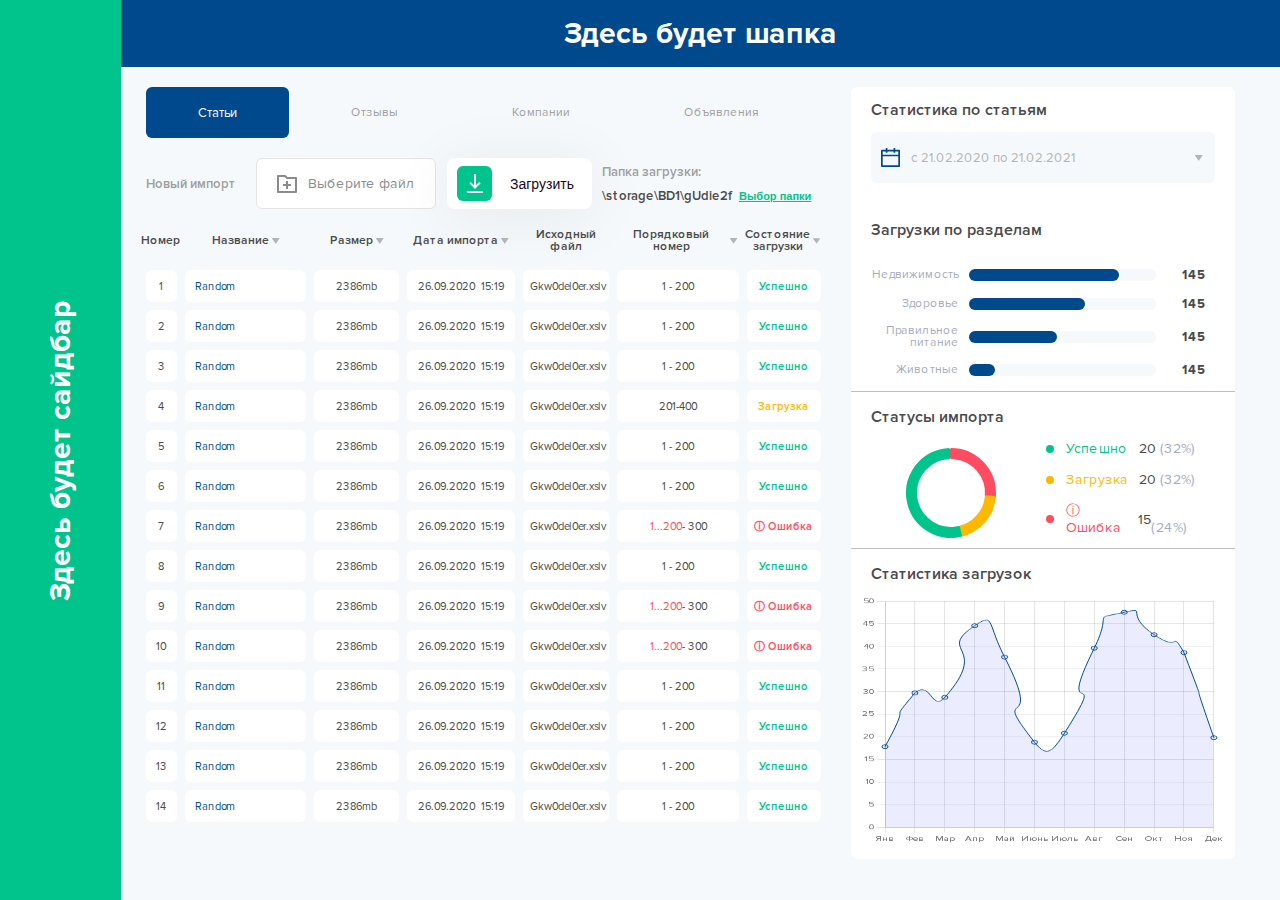
==== commit 39084acf: "3" ====
--- a/index2.html
+++ b/index2.html
@@ -62,31 +62,43 @@
                         <div class="table__head">
                             <div class="table__head-title">
                                 <span>Номер</span>
-                                <img src="img/select-arrow.svg"></img>
+                                <svg class="svg-sort" width="8" height="6" viewBox="0 0 8 6" fill="none" xmlns="http://www.w3.org/2000/svg">
+                                    <path d="M3.44095 5.46338C3.47535 5.51334 3.52138 5.5542 3.57508 5.58242C3.62878 5.61064 3.68853 5.62539 3.7492 5.62539C3.80986 5.62539 3.86962 5.61064 3.92331 5.58242C3.97701 5.5542 4.02305 5.51334 4.05745 5.46338L7.43245 0.588375C7.47151 0.532147 7.49442 0.466287 7.49869 0.397952C7.50295 0.329618 7.4884 0.261421 7.45663 0.200773C7.42486 0.140124 7.37707 0.0893432 7.31846 0.0539468C7.25985 0.0185505 7.19267 -0.000107379 7.1242 4.6487e-07H0.374198C0.305889 0.000282618 0.23895 0.0191805 0.180578 0.0546616C0.122207 0.0901427 0.0746116 0.140865 0.0429113 0.201373C0.0112111 0.261881 -0.00339494 0.329886 0.000664049 0.398075C0.00472303 0.466263 0.0272934 0.532055 0.065948 0.588375L3.44095 5.46338Z" fill="#B4B4B4"/>
+                                </svg>
                             </div>
                             <div class="table__head-title">
                                 <span>Название</span>
-                                <img src="img/select-arrow.svg"></img>
+                                <svg class="svg-sort" width="8" height="6" viewBox="0 0 8 6" fill="none" xmlns="http://www.w3.org/2000/svg">
+                                    <path d="M3.44095 5.46338C3.47535 5.51334 3.52138 5.5542 3.57508 5.58242C3.62878 5.61064 3.68853 5.62539 3.7492 5.62539C3.80986 5.62539 3.86962 5.61064 3.92331 5.58242C3.97701 5.5542 4.02305 5.51334 4.05745 5.46338L7.43245 0.588375C7.47151 0.532147 7.49442 0.466287 7.49869 0.397952C7.50295 0.329618 7.4884 0.261421 7.45663 0.200773C7.42486 0.140124 7.37707 0.0893432 7.31846 0.0539468C7.25985 0.0185505 7.19267 -0.000107379 7.1242 4.6487e-07H0.374198C0.305889 0.000282618 0.23895 0.0191805 0.180578 0.0546616C0.122207 0.0901427 0.0746116 0.140865 0.0429113 0.201373C0.0112111 0.261881 -0.00339494 0.329886 0.000664049 0.398075C0.00472303 0.466263 0.0272934 0.532055 0.065948 0.588375L3.44095 5.46338Z" fill="#B4B4B4"/>
+                                </svg>
                             </div>
                             <div class="table__head-title">
                                 <span>Размер</span>
-                                <img src="img/select-arrow.svg"></img>
+                                <svg class="svg-sort" width="8" height="6" viewBox="0 0 8 6" fill="none" xmlns="http://www.w3.org/2000/svg">
+                                    <path d="M3.44095 5.46338C3.47535 5.51334 3.52138 5.5542 3.57508 5.58242C3.62878 5.61064 3.68853 5.62539 3.7492 5.62539C3.80986 5.62539 3.86962 5.61064 3.92331 5.58242C3.97701 5.5542 4.02305 5.51334 4.05745 5.46338L7.43245 0.588375C7.47151 0.532147 7.49442 0.466287 7.49869 0.397952C7.50295 0.329618 7.4884 0.261421 7.45663 0.200773C7.42486 0.140124 7.37707 0.0893432 7.31846 0.0539468C7.25985 0.0185505 7.19267 -0.000107379 7.1242 4.6487e-07H0.374198C0.305889 0.000282618 0.23895 0.0191805 0.180578 0.0546616C0.122207 0.0901427 0.0746116 0.140865 0.0429113 0.201373C0.0112111 0.261881 -0.00339494 0.329886 0.000664049 0.398075C0.00472303 0.466263 0.0272934 0.532055 0.065948 0.588375L3.44095 5.46338Z" fill="#B4B4B4"/>
+                                </svg>
                             </div>
                             <div class="table__head-title">
                                 <span>Дата импорта</span>
-                                <img src="img/select-arrow.svg"></img>
+                                <svg class="svg-sort" width="8" height="6" viewBox="0 0 8 6" fill="none" xmlns="http://www.w3.org/2000/svg">
+                                    <path d="M3.44095 5.46338C3.47535 5.51334 3.52138 5.5542 3.57508 5.58242C3.62878 5.61064 3.68853 5.62539 3.7492 5.62539C3.80986 5.62539 3.86962 5.61064 3.92331 5.58242C3.97701 5.5542 4.02305 5.51334 4.05745 5.46338L7.43245 0.588375C7.47151 0.532147 7.49442 0.466287 7.49869 0.397952C7.50295 0.329618 7.4884 0.261421 7.45663 0.200773C7.42486 0.140124 7.37707 0.0893432 7.31846 0.0539468C7.25985 0.0185505 7.19267 -0.000107379 7.1242 4.6487e-07H0.374198C0.305889 0.000282618 0.23895 0.0191805 0.180578 0.0546616C0.122207 0.0901427 0.0746116 0.140865 0.0429113 0.201373C0.0112111 0.261881 -0.00339494 0.329886 0.000664049 0.398075C0.00472303 0.466263 0.0272934 0.532055 0.065948 0.588375L3.44095 5.46338Z" fill="#B4B4B4"/>
+                                </svg>
                             </div>
                             <div class="table__head-title">
                                 <span>Исходный файл</span>
                             </div>
                             <div class="table__head-title">
                                 <span>Порядковый номер</span>
-                                <img src="img/select-arrow.svg"></img>
+                                <svg class="svg-sort" width="8" height="6" viewBox="0 0 8 6" fill="none" xmlns="http://www.w3.org/2000/svg">
+                                    <path d="M3.44095 5.46338C3.47535 5.51334 3.52138 5.5542 3.57508 5.58242C3.62878 5.61064 3.68853 5.62539 3.7492 5.62539C3.80986 5.62539 3.86962 5.61064 3.92331 5.58242C3.97701 5.5542 4.02305 5.51334 4.05745 5.46338L7.43245 0.588375C7.47151 0.532147 7.49442 0.466287 7.49869 0.397952C7.50295 0.329618 7.4884 0.261421 7.45663 0.200773C7.42486 0.140124 7.37707 0.0893432 7.31846 0.0539468C7.25985 0.0185505 7.19267 -0.000107379 7.1242 4.6487e-07H0.374198C0.305889 0.000282618 0.23895 0.0191805 0.180578 0.0546616C0.122207 0.0901427 0.0746116 0.140865 0.0429113 0.201373C0.0112111 0.261881 -0.00339494 0.329886 0.000664049 0.398075C0.00472303 0.466263 0.0272934 0.532055 0.065948 0.588375L3.44095 5.46338Z" fill="#B4B4B4"/>
+                                </svg>
                             </div>
                             <div class="table__head-title">
                                 <span>Состояние<br>
                                     загрузки  </span>
-                                <img src="img/select-arrow.svg"></img>
+                                <svg class="svg-sort" width="8" height="6" viewBox="0 0 8 6" fill="none" xmlns="http://www.w3.org/2000/svg">
+                                    <path d="M3.44095 5.46338C3.47535 5.51334 3.52138 5.5542 3.57508 5.58242C3.62878 5.61064 3.68853 5.62539 3.7492 5.62539C3.80986 5.62539 3.86962 5.61064 3.92331 5.58242C3.97701 5.5542 4.02305 5.51334 4.05745 5.46338L7.43245 0.588375C7.47151 0.532147 7.49442 0.466287 7.49869 0.397952C7.50295 0.329618 7.4884 0.261421 7.45663 0.200773C7.42486 0.140124 7.37707 0.0893432 7.31846 0.0539468C7.25985 0.0185505 7.19267 -0.000107379 7.1242 4.6487e-07H0.374198C0.305889 0.000282618 0.23895 0.0191805 0.180578 0.0546616C0.122207 0.0901427 0.0746116 0.140865 0.0429113 0.201373C0.0112111 0.261881 -0.00339494 0.329886 0.000664049 0.398075C0.00472303 0.466263 0.0272934 0.532055 0.065948 0.588375L3.44095 5.46338Z" fill="#B4B4B4"/>
+                                </svg>
                             </div>
                         </div>
                         <div class="table__row">
--- a/css/style.css
+++ b/css/style.css
@@ -979,15 +979,26 @@
   margin-bottom: 17px;
   flex-grow: 1;
 }
+.table__head-title.table__head-title--active svg {
+  transform: rotate(180deg);
+}
+.table__head-title.table__head-title--active svg path {
+  fill: #00498D;
+}
 .table__head div {
   display: flex;
   justify-content: center;
   align-items: center;
   text-align: center;
 }
-.table__head div img {
-  width: 7.5px;
+.table__head div svg {
   margin-left: 3px;
+}
+.table__head div svg:hover {
+  cursor: pointer;
+}
+.table__head div svg:hover path {
+  fill: #00498D;
 }
 .table__head div:nth-child(1) {
   width: 4.6%;
@@ -1430,6 +1441,133 @@
 .statistic-view #myChart3 {
   width: 100% !important;
   height: 100% !important;
+}
+
+.content__textarea {
+  margin-top: 17px;
+  padding: 0 20px;
+  position: relative;
+}
+.content__textarea label {
+  display: block;
+  font-weight: normal;
+  font-size: 12px;
+  line-height: 15px;
+  color: #8B8B8B;
+  margin-bottom: 8px;
+}
+.content__textarea textarea {
+  width: 100%;
+  height: 70px;
+  resize: none;
+  border: 1px solid #E4E4E4;
+  border-radius: 6px;
+  box-sizing: border-box;
+  padding: 5px 25px 5px 5px;
+}
+.content__textarea button {
+  position: absolute;
+  right: 25px;
+  bottom: 7px;
+  width: 23px;
+  height: 23px;
+  border-radius: 3px;
+  justify-content: center;
+}
+
+.comments {
+  margin-top: 14px;
+  padding: 0 20px;
+}
+.comments__title {
+  font-size: 12px;
+  line-height: 15px;
+  color: #8B8B8B;
+}
+.comments__items {
+  height: 260px;
+  overflow-y: auto;
+}
+.comments__item {
+  display: flex;
+  margin-top: 15px;
+}
+.comments__item-date {
+  font-size: 10px;
+  line-height: 12px;
+  color: #8B8B8B;
+  margin-right: 13px;
+  margin-top: 3px;
+}
+.comments__item-text {
+  font-size: 14px;
+  line-height: 17px;
+  flex-grow: 1;
+  color: #424242;
+}
+.comments__item-text button {
+  display: inline-block;
+  color: #E75E5E;
+  border-bottom: 1px solid #E75E5E;
+  font-size: 13px;
+  line-height: 17px;
+}
+.comments .mCSB_draggerRail {
+  width: 5px !important;
+  background: #E4E4E4 !important;
+  border-radius: 6px !important;
+}
+.comments .mCSB_dragger_bar {
+  background: #00498D !important;
+  border-radius: 6px !important;
+  width: 5px !important;
+}
+.comments .mCSB_dragger {
+  height: 108px !important;
+}
+.comments .mCSB_scrollTools {
+  width: 5px !important;
+}
+
+.edit {
+  padding: 20px;
+  margin-top: 16px;
+  border-top: 1px solid #BEBEBE;
+}
+.edit__title {
+  font-weight: bold;
+  font-size: 14px;
+  line-height: 17px;
+  color: #494A4A;
+  margin-bottom: 25px;
+}
+.edit__item {
+  display: flex;
+  align-items: center;
+  margin-bottom: 10px;
+}
+.edit__item span {
+  width: 130px;
+  text-align: right;
+  font-size: 12px;
+  line-height: 15px;
+  text-align: right;
+  color: #8B8B8B;
+  margin-right: 20px;
+}
+.edit__item strong {
+  font-weight: 600;
+  font-size: 14px;
+  line-height: 17px;
+  color: #494A4A;
+}
+.edit__item input {
+  background: #FFFFFF;
+  border: 1px solid #E4E4E4;
+  border-radius: 6px;
+  padding: 0 10px;
+  flex-grow: 1;
+  height: 27px;
 }
 
 @media screen and (max-width: 1550px) {
